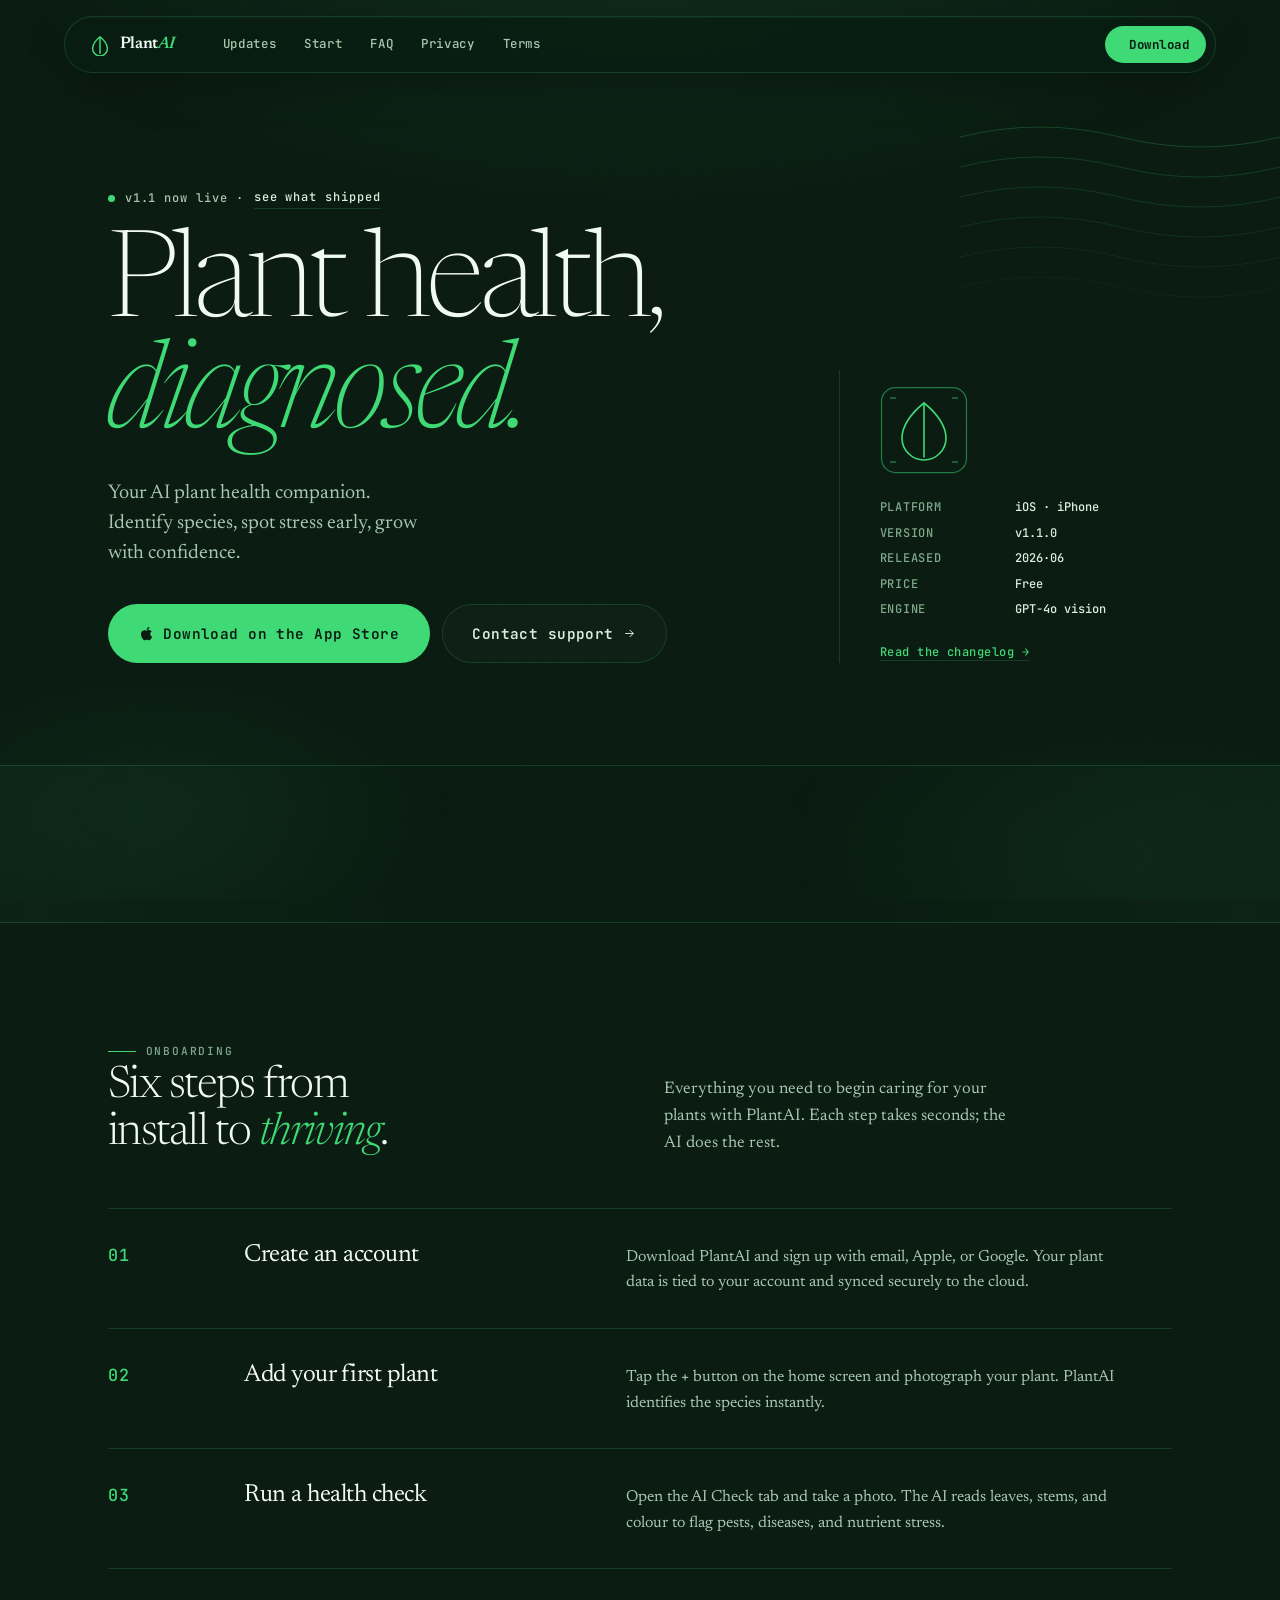
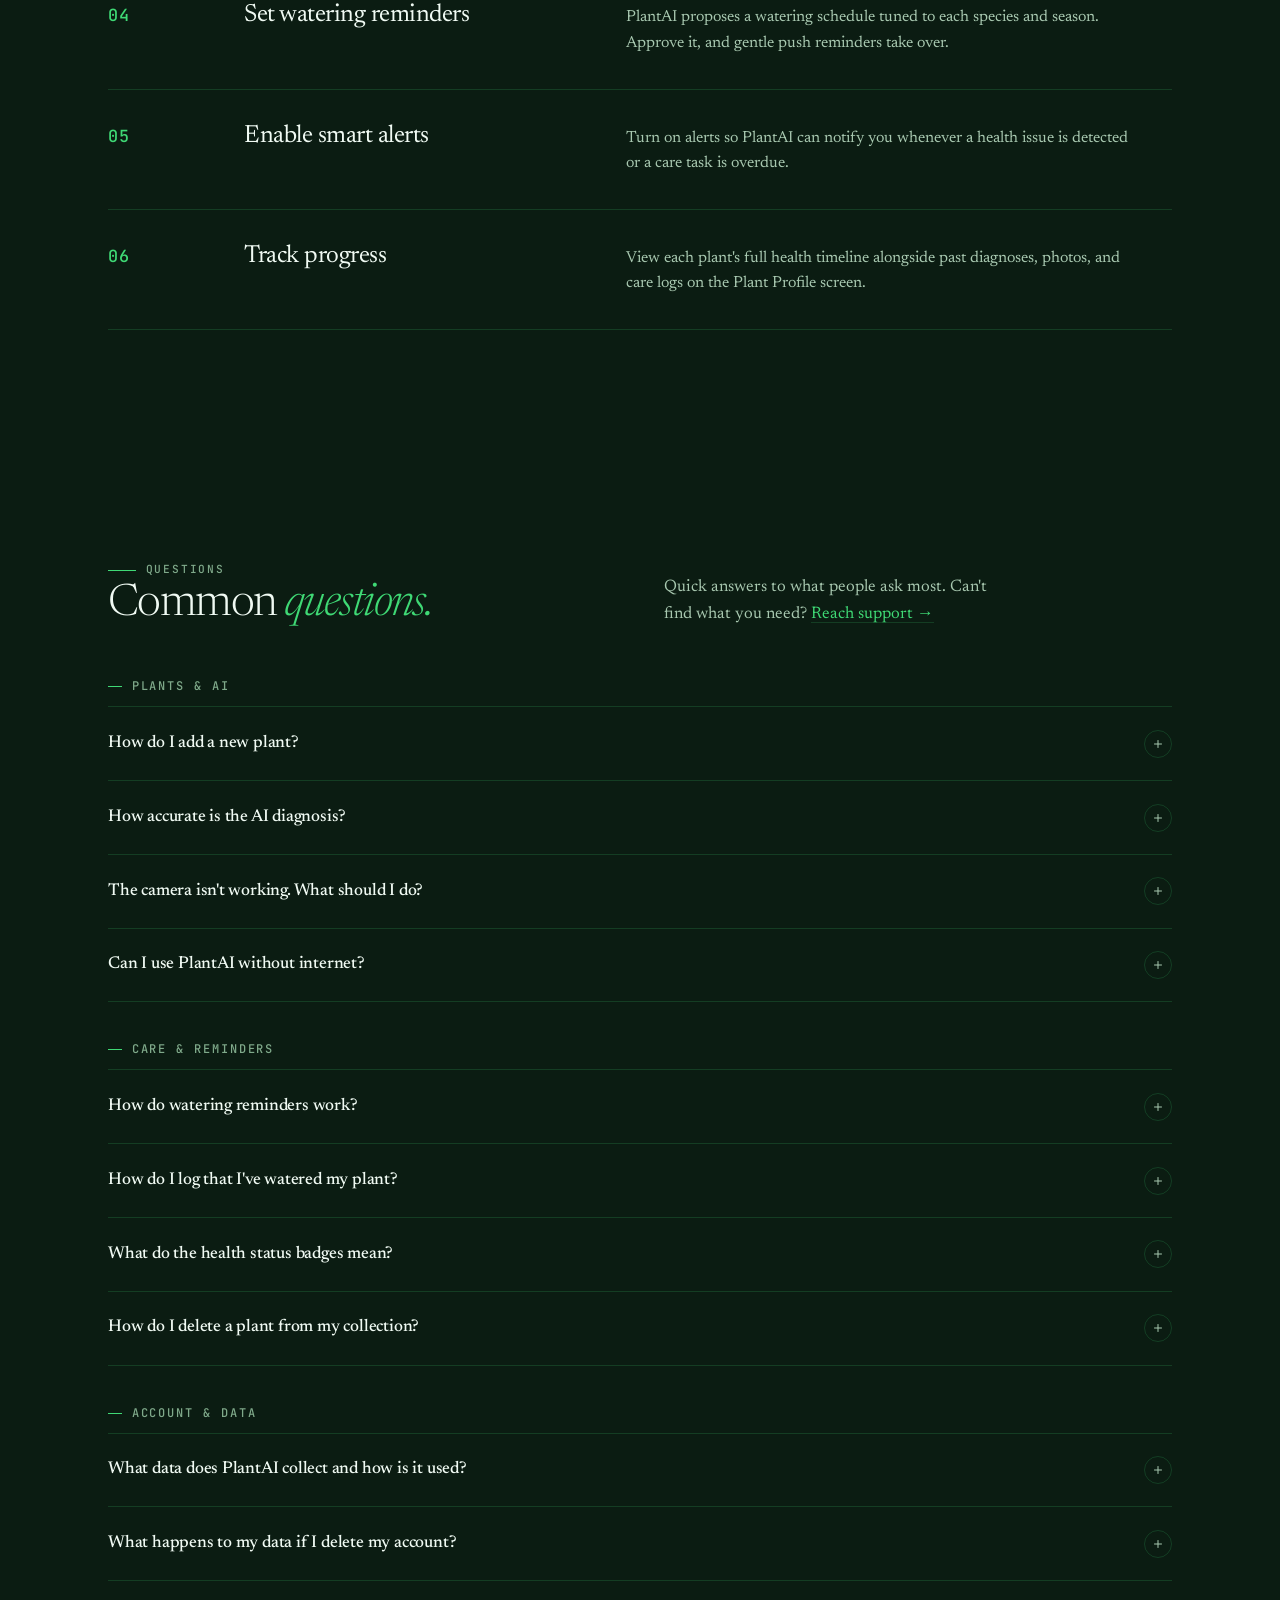
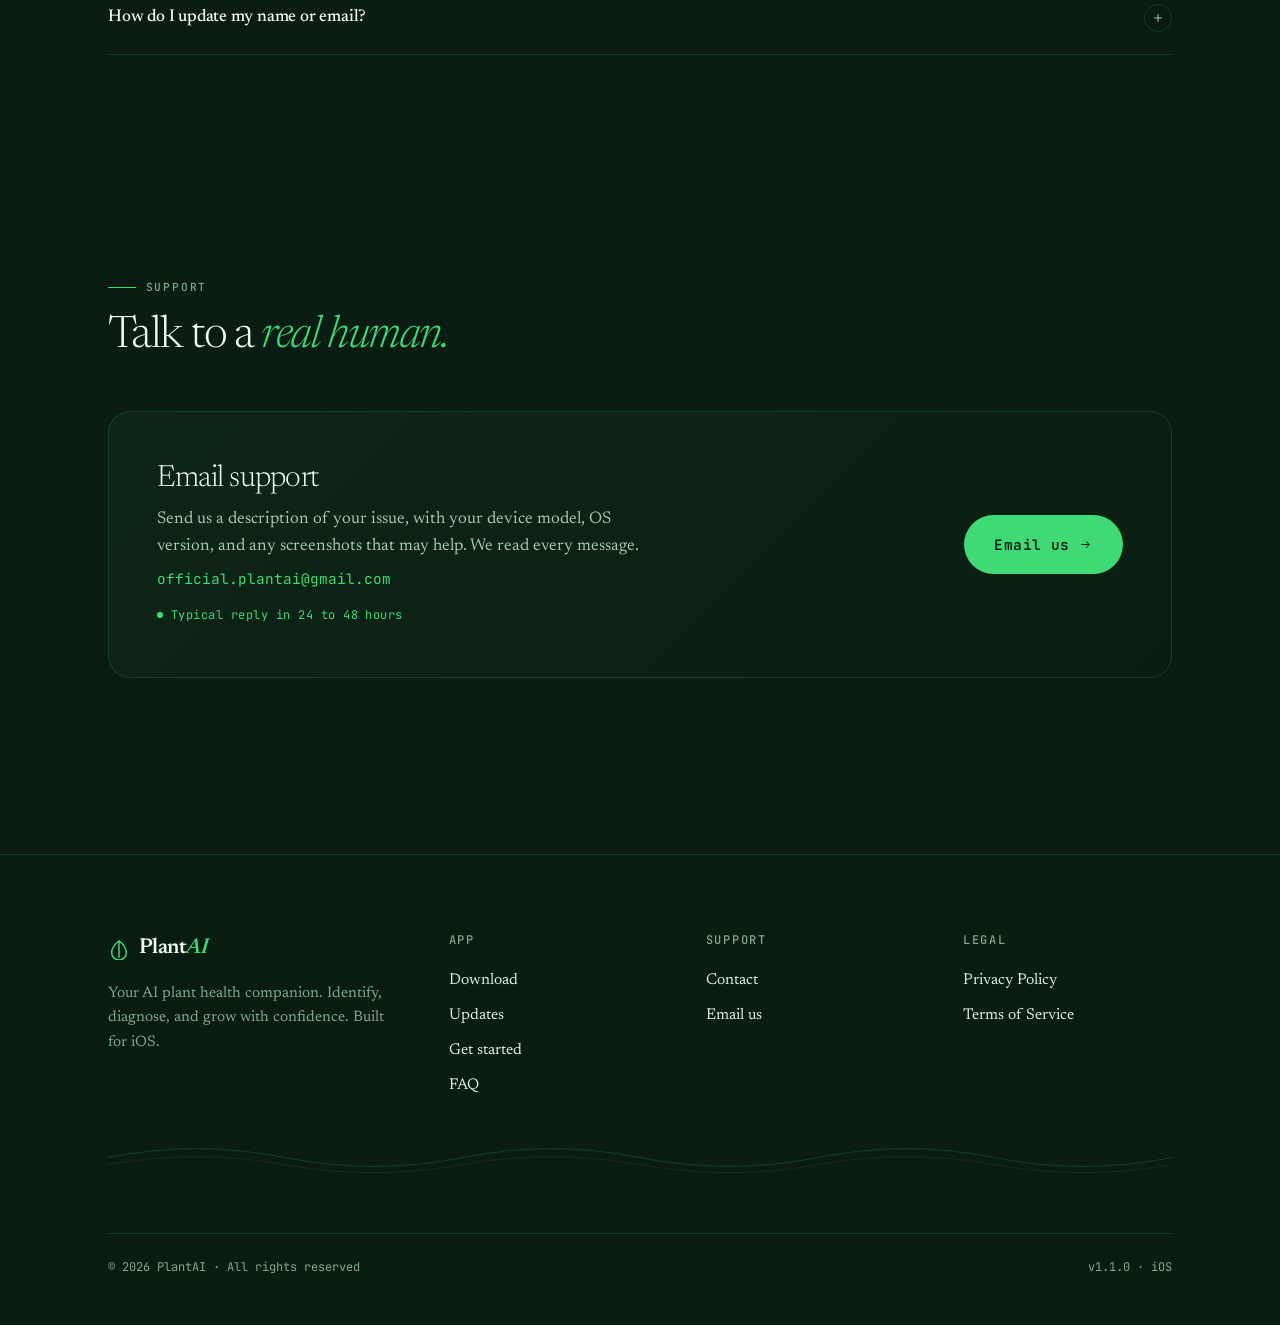
==== v2/index.html @ f6e565e1 "Add redesigned site preview at /v2/ A full rebuild of the PlantAI marketing/support site, deployed t" ====
<!doctype html>
<html lang="en">
<head>
  <meta charset="utf-8" />
  <meta name="viewport" content="width=device-width, initial-scale=1, viewport-fit=cover" />
  <meta name="theme-color" content="#0B1C12" />
  <title>PlantAI · AI plant health, diagnosed.</title>
  <meta name="description" content="Identify your plants, diagnose their health, and care for them with confidence. PlantAI is an AI-powered plant health companion for iOS." />

  <meta property="og:title" content="PlantAI · AI plant health, diagnosed." />
  <meta property="og:description" content="Identify, diagnose, and care for your plants with AI. Available on the App Store." />
  <meta property="og:type" content="website" />
  <meta property="og:url" content="https://officialplantai-app.github.io/" />

  <link rel="icon" href="data:image/svg+xml,%3Csvg xmlns='http://www.w3.org/2000/svg' viewBox='0 0 24 24'%3E%3Cpath d='M12 3c-5 4-8 9-8 13a8 8 0 0 0 16 0c0-4-3-9-8-13z M12 3v18' stroke='%233FD975' stroke-width='1.6' fill='none' stroke-linecap='round' stroke-linejoin='round'/%3E%3C/svg%3E" />

  <link rel="preconnect" href="https://fonts.googleapis.com" />
  <link rel="preconnect" href="https://fonts.gstatic.com" crossorigin />
  <link href="https://fonts.googleapis.com/css2?family=Newsreader:ital,opsz,wght@0,6..72,200..800;1,6..72,200..800&family=JetBrains+Mono:wght@400;500;600;700&display=swap" rel="stylesheet" />
  <link rel="stylesheet" href="assets/styles.css" />
</head>
<body>

  <a class="skip" href="#main">Skip to content</a>

  <!-- Email-confirmation success banner (Supabase redirect) -->
  <div id="confirm-banner" role="status" aria-live="polite">
    <span class="b-inner">
      <svg class="check" viewBox="0 0 24 24" fill="none" aria-hidden="true">
        <path d="M5 12.5l4.5 4.5L19 7" stroke="currentColor" stroke-width="2.4" stroke-linecap="round" stroke-linejoin="round"/>
      </svg>
      Email confirmed. Welcome to PlantAI. You can return to the app and sign in.
    </span>
  </div>

  <!-- Floating pill nav -->
  <div class="nav-wrap">
    <nav class="nav" aria-label="Primary">
      <a class="nav-brand" href="./" aria-label="PlantAI home">
        <svg class="mark" viewBox="0 0 24 24" fill="none" aria-hidden="true">
          <path d="M12 3c-5 4-8 9-8 13a8 8 0 0 0 16 0c0-4-3-9-8-13z M12 3v18" stroke="currentColor" stroke-width="1.6" stroke-linecap="round" stroke-linejoin="round"/>
        </svg>
        <span>Plant<em>AI</em></span>
      </a>
      <ul class="nav-links">
        <li><a href="updates/" >Updates</a></li>
        <li><a href="#getting-started">Start</a></li>
        <li><a href="#faq">FAQ</a></li>
        <li><a href="privacy.html">Privacy</a></li>
        <li><a href="terms.html">Terms</a></li>
      </ul>
      <a class="nav-cta" href="https://apps.apple.com/app/id6771919979" target="_blank" rel="noopener">
        <svg viewBox="0 0 384 512" fill="currentColor" aria-hidden="true"><path d="M318.7 268.7c-.2-36.7 16.4-64.4 50-84.8-18.8-26.9-47.2-41.7-84.7-44.6-35.5-2.8-74.3 20.7-88.5 20.7-15 0-49.4-19.7-76.4-19.7C63.3 141.2 4 184.8 4 273.5q0 39.3 14.4 81.2c12.8 36.7 59 126.7 107.2 125.2 25.2-.6 43-17.9 75.8-17.9 31.8 0 48.3 17.9 76.4 17.9 48.6-.7 90.4-82.5 102.6-119.3-65.2-30.7-61.7-90-61.7-91.9zm-56.6-164.2c27.3-32.4 24.8-61.9 24-72.5-24.1 1.4-52 16.4-67.9 34.9-17.5 19.8-27.8 44.3-25.6 71.9 26.1 2 49.9-11.4 69.5-34.3z"/></svg>
        Download
      </a>
      <button class="nav-toggle" type="button" aria-controls="nav-overlay" aria-expanded="false" aria-label="Open menu">
        <svg class="icon-open" viewBox="0 0 24 24" fill="none" aria-hidden="true"><path d="M4 7h16M4 17h16" stroke="currentColor" stroke-width="1.8" stroke-linecap="round"/></svg>
        <svg class="icon-close" viewBox="0 0 24 24" fill="none" aria-hidden="true"><path d="M6 6l12 12M18 6L6 18" stroke="currentColor" stroke-width="1.8" stroke-linecap="round"/></svg>
      </button>
    </nav>
  </div>

  <!-- Mobile overlay menu -->
  <div id="nav-overlay" class="nav-overlay" role="dialog" aria-modal="true" aria-label="Menu">
    <ul>
      <li><a href="updates/">Updates</a></li>
      <li><a href="#getting-started">Get started</a></li>
      <li><a href="#faq">FAQ</a></li>
      <li><a href="#contact">Contact</a></li>
      <li><a href="privacy.html">Privacy</a></li>
      <li><a href="terms.html">Terms</a></li>
    </ul>
    <span class="meta">official.plantai@gmail.com</span>
  </div>

  <main id="main">

    <!-- ─── HERO ────────────────────────────────────────────── -->
    <section class="hero">
      <div class="container">

        <!-- Topographic SVG corner decoration -->
        <svg class="topo-corner" viewBox="0 0 320 320" aria-hidden="true">
          <g fill="none" stroke="currentColor" stroke-width="1">
            <path d="M0 80 Q 80 60 160 80 T 320 80"/>
            <path d="M0 110 Q 80 90 160 110 T 320 110" opacity="0.85"/>
            <path d="M0 140 Q 80 120 160 140 T 320 140" opacity="0.7"/>
            <path d="M0 170 Q 80 150 160 170 T 320 170" opacity="0.55"/>
            <path d="M0 200 Q 80 180 160 200 T 320 200" opacity="0.4"/>
            <path d="M0 230 Q 80 210 160 230 T 320 230" opacity="0.25"/>
          </g>
        </svg>

        <div class="hero-grid">

          <div class="hero-stage">
            <p class="hero-eyebrow">
              <span class="dot" aria-hidden="true"></span>
              v1.1 now live ·
              <a href="updates/v1-1.html">see what shipped</a>
            </p>

            <h1 class="mega">
              Plant health,<br/>
              <em>diagnosed.</em>
            </h1>

            <p class="hero-tagline">
              Your AI plant health companion. Identify species, spot stress early, grow with confidence.
            </p>

            <div class="hero-actions">
              <a class="btn btn-primary btn-lg" href="https://apps.apple.com/app/id6771919979" target="_blank" rel="noopener">
                <svg viewBox="0 0 384 512" fill="currentColor" aria-hidden="true" style="width:1.05em;height:1.05em"><path d="M318.7 268.7c-.2-36.7 16.4-64.4 50-84.8-18.8-26.9-47.2-41.7-84.7-44.6-35.5-2.8-74.3 20.7-88.5 20.7-15 0-49.4-19.7-76.4-19.7C63.3 141.2 4 184.8 4 273.5q0 39.3 14.4 81.2c12.8 36.7 59 126.7 107.2 125.2 25.2-.6 43-17.9 75.8-17.9 31.8 0 48.3 17.9 76.4 17.9 48.6-.7 90.4-82.5 102.6-119.3-65.2-30.7-61.7-90-61.7-91.9zm-56.6-164.2c27.3-32.4 24.8-61.9 24-72.5-24.1 1.4-52 16.4-67.9 34.9-17.5 19.8-27.8 44.3-25.6 71.9 26.1 2 49.9-11.4 69.5-34.3z"/></svg>
                Download on the App Store
              </a>
              <a class="btn btn-ghost btn-lg" href="#contact">
                Contact support
                <svg viewBox="0 0 24 24" fill="none" aria-hidden="true" style="width:0.9em;height:0.9em"><path d="M5 12h14M13 6l6 6-6 6" stroke="currentColor" stroke-width="1.8" stroke-linecap="round" stroke-linejoin="round"/></svg>
              </a>
            </div>
          </div>

          <aside class="hero-meta hero-meta-stage" aria-label="Release metadata">
            <div class="hero-mark" aria-hidden="true">
              <svg viewBox="0 0 88 88" fill="none">
                <rect x="1.5" y="1.5" width="85" height="85" rx="14" stroke="currentColor" stroke-width="1.25" opacity="0.5"/>
                <path d="M44 17c-14 11-22 24-22 35a22 22 0 0 0 44 0c0-11-8-24-22-35z" stroke="currentColor" stroke-width="1.6" stroke-linejoin="round" fill="none"/>
                <path d="M44 17v54" stroke="currentColor" stroke-width="1.6" stroke-linecap="round"/>
                <path d="M10 76h6M72 76h6M10 12h6M72 12h6" stroke="currentColor" stroke-width="1" opacity="0.7"/>
              </svg>
            </div>

            <dl>
              <dt>Platform</dt><dd>iOS · iPhone</dd>
              <dt>Version</dt><dd>v1.1.0</dd>
              <dt>Released</dt><dd>2026·06</dd>
              <dt>Price</dt><dd>Free</dd>
              <dt>Engine</dt><dd>GPT-4o vision</dd>
            </dl>

            <p class="meta">
              <a class="meta-link" href="updates/">Read the changelog →</a>
            </p>
          </aside>

        </div>
      </div>
    </section>

    <!-- ─── WHAT'S NEW STRIP ───────────────────────────────── -->
    <aside class="now-strip" aria-label="Latest update">
      <div class="container">
        <div class="now-inner reveal">
          <div class="now-tag">
            <span class="label">Now shipping</span>
            <span class="ver">v1.1</span>
          </div>
          <p class="now-headline">
            Sign in with Google and Apple, a redesigned floating tab bar, a CalAI-style onboarding flow, and a smarter <em>AI Check</em>.
          </p>
          <a class="now-link" href="updates/v1-1.html">
            Read the release notes
            <svg viewBox="0 0 24 24" fill="none" aria-hidden="true"><path d="M5 12h14M13 6l6 6-6 6" stroke="currentColor" stroke-width="1.8" stroke-linecap="round" stroke-linejoin="round"/></svg>
          </a>
        </div>
      </div>
    </aside>

    <!-- ─── GETTING STARTED ─────────────────────────────────── -->
    <section id="getting-started">
      <div class="container">
        <div class="s-head s-head--split reveal">
          <div>
            <span class="kicker">Onboarding</span>
            <h2>Six steps from install to <em>thriving</em>.</h2>
          </div>
          <p class="lead">Everything you need to begin caring for your plants with PlantAI. Each step takes seconds; the AI does the rest.</p>
        </div>

        <ol class="steps reveal">
          <li class="step">
            <span class="step-num">01</span>
            <h3>Create an account</h3>
            <p>Download PlantAI and sign up with email, Apple, or Google. Your plant data is tied to your account and synced securely to the cloud.</p>
          </li>
          <li class="step">
            <span class="step-num">02</span>
            <h3>Add your first plant</h3>
            <p>Tap the <strong>+</strong> button on the home screen and photograph your plant. PlantAI identifies the species instantly.</p>
          </li>
          <li class="step">
            <span class="step-num">03</span>
            <h3>Run a health check</h3>
            <p>Open the AI Check tab and take a photo. The AI reads leaves, stems, and colour to flag pests, diseases, and nutrient stress.</p>
          </li>
          <li class="step">
            <span class="step-num">04</span>
            <h3>Set watering reminders</h3>
            <p>PlantAI proposes a watering schedule tuned to each species and season. Approve it, and gentle push reminders take over.</p>
          </li>
          <li class="step">
            <span class="step-num">05</span>
            <h3>Enable smart alerts</h3>
            <p>Turn on alerts so PlantAI can notify you whenever a health issue is detected or a care task is overdue.</p>
          </li>
          <li class="step">
            <span class="step-num">06</span>
            <h3>Track progress</h3>
            <p>View each plant's full health timeline alongside past diagnoses, photos, and care logs on the Plant Profile screen.</p>
          </li>
        </ol>
      </div>
    </section>

    <!-- ─── FAQ ─────────────────────────────────────────────── -->
    <section id="faq">
      <div class="container">
        <div class="s-head s-head--split reveal">
          <div>
            <span class="kicker">Questions</span>
            <h2>Common <em>questions.</em></h2>
          </div>
          <p class="lead">Quick answers to what people ask most. Can't find what you need? <a class="meta-link" href="#contact">Reach support →</a></p>
        </div>

        <div class="faq-group reveal">
          <h3 class="faq-group-label">Plants &amp; AI</h3>
          <div class="faq-list">

            <details class="faq-item">
              <summary>How do I add a new plant?
                <span class="chev" aria-hidden="true"><svg viewBox="0 0 24 24" fill="none"><path d="M12 5v14M5 12h14" stroke="currentColor" stroke-width="2" stroke-linecap="round"/></svg></span>
              </summary>
              <div class="faq-body">
                <p>Tap the <strong>+</strong> icon in the top-right corner of the Home screen, then photograph your plant and PlantAI will identify it automatically.</p>
                <p>Once identified, give your plant a nickname, confirm the species, and it will appear in your collection. You can add unlimited plants on any PlantAI plan.</p>
              </div>
            </details>

            <details class="faq-item">
              <summary>How accurate is the AI diagnosis?
                <span class="chev" aria-hidden="true"><svg viewBox="0 0 24 24" fill="none"><path d="M12 5v14M5 12h14" stroke="currentColor" stroke-width="2" stroke-linecap="round"/></svg></span>
              </summary>
              <div class="faq-body">
                <p>PlantAI uses GPT-4o to analyse your plant photos. Accuracy is highest when images are taken in good lighting conditions.</p>
                <p>For best results, ensure your photos are:</p>
                <ul>
                  <li>Well-lit with natural or soft artificial light</li>
                  <li>In focus and taken at close range (20 to 40&nbsp;cm)</li>
                  <li>Showing the affected area, like a yellowing leaf or spotted stem</li>
                </ul>
                <p>For rare species or unusual symptoms, we recommend confirming AI suggestions with a local horticulturalist.</p>
              </div>
            </details>

            <details class="faq-item">
              <summary>The camera isn't working. What should I do?
                <span class="chev" aria-hidden="true"><svg viewBox="0 0 24 24" fill="none"><path d="M12 5v14M5 12h14" stroke="currentColor" stroke-width="2" stroke-linecap="round"/></svg></span>
              </summary>
              <div class="faq-body">
                <p>If the camera is unresponsive or the app cannot access it, try these steps in order:</p>
                <p class="substep"><strong>Check permissions.</strong> Open your phone's Settings, find PlantAI, and ensure Camera access is set to <em>Allow</em>.</p>
                <p class="substep"><strong>Restart the app.</strong> Fully close PlantAI and reopen it.</p>
                <p class="substep"><strong>Restart your device.</strong> A reboot often resolves camera conflicts with other apps.</p>
                <p class="substep"><strong>Check for updates.</strong> Open the App Store and update to the latest version of PlantAI.</p>
                <p class="substep"><strong>Re-install the app.</strong> Your data is backed up to the cloud, so uninstalling and reinstalling will not cause data loss.</p>
                <p>If the problem persists, <a href="#contact">contact support</a> with your device model and OS version.</p>
              </div>
            </details>

            <details class="faq-item">
              <summary>Can I use PlantAI without internet?
                <span class="chev" aria-hidden="true"><svg viewBox="0 0 24 24" fill="none"><path d="M12 5v14M5 12h14" stroke="currentColor" stroke-width="2" stroke-linecap="round"/></svg></span>
              </summary>
              <div class="faq-body">
                <p>The camera and photo capture features work offline. You can photograph your plants at any time without a connection. AI analysis (species identification and health checks) requires an active internet connection, and results will not be available until connectivity is restored.</p>
              </div>
            </details>

          </div>
        </div>

        <div class="faq-group reveal">
          <h3 class="faq-group-label">Care &amp; reminders</h3>
          <div class="faq-list">

            <details class="faq-item">
              <summary>How do watering reminders work?
                <span class="chev" aria-hidden="true"><svg viewBox="0 0 24 24" fill="none"><path d="M12 5v14M5 12h14" stroke="currentColor" stroke-width="2" stroke-linecap="round"/></svg></span>
              </summary>
              <div class="faq-body">
                <p>When you add a plant, PlantAI automatically calculates a recommended watering interval based on the species and the current season.</p>
                <p>You can customise the schedule any time by opening the plant's <strong>Plant Profile</strong> screen and adjusting frequency or time of day.</p>
                <p>Reminders are delivered as push notifications. If you aren't receiving them, check that notifications are enabled for PlantAI in your device settings and that Do Not Disturb is not active. You can also manage all reminders from the <strong>Alerts</strong> tab inside the app.</p>
              </div>
            </details>

            <details class="faq-item">
              <summary>How do I log that I've watered my plant?
                <span class="chev" aria-hidden="true"><svg viewBox="0 0 24 24" fill="none"><path d="M12 5v14M5 12h14" stroke="currentColor" stroke-width="2" stroke-linecap="round"/></svg></span>
              </summary>
              <div class="faq-body">
                <p>Go to the <strong>Dashboard</strong> and find your plant in the <strong>Care Due Today</strong> section, then tap <strong>Log Watering</strong>.</p>
                <p>You can also log a watering from the <strong>Alerts</strong> tab: find the relevant care alert and tap <strong>Log Watering</strong> to mark it complete.</p>
              </div>
            </details>

            <details class="faq-item">
              <summary>What do the health status badges mean?
                <span class="chev" aria-hidden="true"><svg viewBox="0 0 24 24" fill="none"><path d="M12 5v14M5 12h14" stroke="currentColor" stroke-width="2" stroke-linecap="round"/></svg></span>
              </summary>
              <div class="faq-body">
                <p>Each plant in your collection displays a health status badge so you can see its condition at a glance:</p>
                <ul>
                  <li><strong>Thriving</strong>: the plant is healthy and all care tasks are up to date.</li>
                  <li><strong>Needs Water</strong>: a watering task is due or overdue.</li>
                  <li><strong>Stress Detected</strong>: the AI has flagged a potential health issue that needs your attention.</li>
                </ul>
              </div>
            </details>

            <details class="faq-item">
              <summary>How do I delete a plant from my collection?
                <span class="chev" aria-hidden="true"><svg viewBox="0 0 24 24" fill="none"><path d="M12 5v14M5 12h14" stroke="currentColor" stroke-width="2" stroke-linecap="round"/></svg></span>
              </summary>
              <div class="faq-body">
                <p>Swipe left on the plant card on the Home screen and tap <em>Delete</em>, or open the plant's profile, scroll to the bottom, and tap <em>Remove Plant</em>.</p>
                <p>Deletion is permanent and removes all associated health check history, photos, and care logs.</p>
              </div>
            </details>

          </div>
        </div>

        <div class="faq-group reveal">
          <h3 class="faq-group-label">Account &amp; data</h3>
          <div class="faq-list">

            <details class="faq-item">
              <summary>What data does PlantAI collect and how is it used?
                <span class="chev" aria-hidden="true"><svg viewBox="0 0 24 24" fill="none"><path d="M12 5v14M5 12h14" stroke="currentColor" stroke-width="2" stroke-linecap="round"/></svg></span>
              </summary>
              <div class="faq-body">
                <p>PlantAI collects only what is necessary to deliver the service:</p>
                <ul>
                  <li><strong>Account data</strong>: email address and display name used to identify your account.</li>
                  <li><strong>Plant photos</strong>: images you upload for identification and health analysis. These are processed by our AI and stored securely.</li>
                  <li><strong>Usage analytics</strong>: anonymised, aggregated data used to improve the app. No personally identifiable information is included.</li>
                </ul>
                <p>We do <strong>not</strong> sell your data to advertisers. You can request full deletion of your account and data at any time by contacting <a href="mailto:official.plantai@gmail.com">official.plantai@gmail.com</a>. See the <a href="privacy.html">Privacy Policy</a> for full details.</p>
              </div>
            </details>

            <details class="faq-item">
              <summary>What happens to my data if I delete my account?
                <span class="chev" aria-hidden="true"><svg viewBox="0 0 24 24" fill="none"><path d="M12 5v14M5 12h14" stroke="currentColor" stroke-width="2" stroke-linecap="round"/></svg></span>
              </summary>
              <div class="faq-body">
                <p>If you delete your account, all of your personal data, including your plant collection, health check history, photos, and care logs, is permanently deleted from our servers within 30 days. This action cannot be undone.</p>
                <p>To request account deletion, contact us at <a href="mailto:official.plantai@gmail.com">official.plantai@gmail.com</a>.</p>
              </div>
            </details>

            <details class="faq-item">
              <summary>How do I update my name or email?
                <span class="chev" aria-hidden="true"><svg viewBox="0 0 24 24" fill="none"><path d="M12 5v14M5 12h14" stroke="currentColor" stroke-width="2" stroke-linecap="round"/></svg></span>
              </summary>
              <div class="faq-body">
                <p>You can update your display name any time by going to the <strong>Settings</strong> screen and tapping your name.</p>
                <p>Email address changes require additional verification to protect your account. Please contact us at <a href="mailto:official.plantai@gmail.com">official.plantai@gmail.com</a> and our support team will assist you.</p>
              </div>
            </details>

          </div>
        </div>

      </div>
    </section>

    <!-- ─── CONTACT ─────────────────────────────────────────── -->
    <section id="contact">
      <div class="container">
        <div class="s-head reveal">
          <span class="kicker">Support</span>
          <h2>Talk to a <em>real human.</em></h2>
        </div>

        <div class="contact-card reveal">
          <div>
            <h3>Email support</h3>
            <p>Send us a description of your issue, with your device model, OS version, and any screenshots that may help. We read every message.</p>
            <a class="email-display" href="mailto:official.plantai@gmail.com">official.plantai@gmail.com</a>
            <span class="contact-meta">Typical reply in 24 to 48 hours</span>
          </div>
          <a class="btn btn-primary btn-lg" href="mailto:official.plantai@gmail.com">
            Email us
            <svg viewBox="0 0 24 24" fill="none" aria-hidden="true" style="width:0.9em;height:0.9em"><path d="M5 12h14M13 6l6 6-6 6" stroke="currentColor" stroke-width="1.8" stroke-linecap="round" stroke-linejoin="round"/></svg>
          </a>
        </div>
      </div>
    </section>

  </main>

  <!-- ─── FOOTER ────────────────────────────────────────────── -->
  <footer>
    <div class="container">
      <div class="footer-inner">

        <div class="footer-brand">
          <a class="nav-brand" href="./" aria-label="PlantAI home">
            <svg class="mark" viewBox="0 0 24 24" fill="none" aria-hidden="true">
              <path d="M12 3c-5 4-8 9-8 13a8 8 0 0 0 16 0c0-4-3-9-8-13z M12 3v18" stroke="currentColor" stroke-width="1.6" stroke-linecap="round" stroke-linejoin="round"/>
            </svg>
            <span>Plant<em>AI</em></span>
          </a>
          <p>Your AI plant health companion. Identify, diagnose, and grow with confidence. Built for iOS.</p>
        </div>

        <div class="footer-col">
          <h5>App</h5>
          <ul>
            <li><a href="https://apps.apple.com/app/id6771919979" target="_blank" rel="noopener">Download</a></li>
            <li><a href="updates/">Updates</a></li>
            <li><a href="#getting-started">Get started</a></li>
            <li><a href="#faq">FAQ</a></li>
          </ul>
        </div>

        <div class="footer-col">
          <h5>Support</h5>
          <ul>
            <li><a href="#contact">Contact</a></li>
            <li><a href="mailto:official.plantai@gmail.com">Email us</a></li>
          </ul>
        </div>

        <div class="footer-col">
          <h5>Legal</h5>
          <ul>
            <li><a href="privacy.html">Privacy Policy</a></li>
            <li><a href="terms.html">Terms of Service</a></li>
          </ul>
        </div>

      </div>

      <!-- Botanical line-art deco -->
      <svg class="footer-deco" viewBox="0 0 1200 60" fill="none" aria-hidden="true" preserveAspectRatio="none">
        <path d="M0 30 Q 100 10 200 30 T 400 30 T 600 30 T 800 30 T 1000 30 T 1200 30" stroke="currentColor" stroke-width="1" opacity="0.55"/>
        <path d="M0 38 Q 100 20 200 38 T 400 38 T 600 38 T 800 38 T 1000 38 T 1200 38" stroke="currentColor" stroke-width="1" opacity="0.3"/>
      </svg>

      <div class="footer-bottom">
        <span>© 2026 PlantAI · All rights reserved</span>
        <span>v1.1.0 · iOS</span>
      </div>
    </div>
  </footer>

  <script src="assets/site.js" defer></script>
</body>
</html>
---- v2/assets/styles.css ----
/* ============================================================
   PlantAI — design system
   Scientific botanical archive × modern AI lab
   ============================================================ */

/* ── RESET ─────────────────────────────────────────────────── */
*, *::before, *::after { box-sizing: border-box; margin: 0; padding: 0; }
html {
  -webkit-text-size-adjust: 100%;
  color-scheme: dark;
}
img, svg, video { display: block; max-width: 100%; }
input, button, textarea, select { font: inherit; color: inherit; }
button { background: none; border: 0; cursor: pointer; }
a { color: inherit; text-decoration: none; }
::selection { background: var(--leaf); color: var(--bg); }

/* Intentional tap-highlight and touch optimisation */
* { -webkit-tap-highlight-color: rgba(63, 217, 117, 0.18); }
a, button, summary, [role="button"], details > summary { touch-action: manipulation; }

/* Skip link — keyboard-only access to main content */
.skip {
  position: absolute;
  top: 0; left: 0;
  background: var(--leaf);
  color: var(--bg);
  font-family: var(--font-mono);
  font-size: 0.8rem;
  font-weight: 700;
  letter-spacing: 0.04em;
  padding: 0.7rem 1.1rem;
  border-radius: 0 0 var(--r-sm) 0;
  transform: translateY(-110%);
  transition: transform var(--dur) var(--ease-out);
  z-index: 999;
}
.skip:focus { transform: translateY(0); }

/* ── TOKENS ────────────────────────────────────────────────── */
:root {
  /* Surface ramp — drenched dark forest */
  --void:    #050B07;
  --bg:      #0B1C12;
  --bg-1:    #102619;
  --bg-2:    #15301F;
  --bg-3:    #1B3D28;

  /* Ink ramp — verified contrast on --bg */
  --ink-100: #F0FAF3;   /* highest contrast, large display */
  --ink-200: #DCEEDF;   /* body — 13:1 */
  --ink-300: #A8C8B0;   /* muted body — 7:1, still AA */
  --ink-400: #7FA98A;   /* secondary, kickers */
  --ink-500: #4D7659;   /* hairline labels only */

  /* Accent — brand green */
  --leaf:        #3FD975;
  --leaf-bright: #67F39A;
  --leaf-dim:    #2BA855;
  --leaf-glow:   rgba(63, 217, 117, 0.20);
  --leaf-dim-bg: rgba(63, 217, 117, 0.10);
  --leaf-line:   rgba(63, 217, 117, 0.18);

  /* Semantic */
  --amber:    #F5B84A;
  --amber-bg: rgba(245, 184, 74, 0.10);

  /* Type — Newsreader (display + body) + JetBrains Mono (utility) */
  --font-display: 'Newsreader', 'Iowan Old Style', Georgia, serif;
  --font-mono:    'JetBrains Mono', ui-monospace, 'SF Mono', Menlo, monospace;

  /* Type scale (clamp for fluid) */
  --fs-mega:    clamp(3.4rem, 11vw, 7.5rem);
  --fs-h1:      clamp(2.4rem, 6.5vw, 4.5rem);
  --fs-h2:      clamp(1.9rem, 4vw, 2.8rem);
  --fs-h3:      clamp(1.25rem, 2vw, 1.5rem);
  --fs-h4:      1.05rem;
  --fs-body:    1.0625rem;     /* 17px */
  --fs-small:   0.9375rem;     /* 15px */
  --fs-meta:    0.75rem;       /* 12px mono labels */
  --fs-kicker:  0.7rem;

  /* Layout */
  --container:  72rem;
  --container-narrow: 44rem;
  --gutter:     clamp(1.25rem, 4vw, 2.75rem);

  /* Radii */
  --r-sm: 8px;
  --r:    14px;
  --r-lg: 22px;

  /* Motion */
  --ease-out: cubic-bezier(0.22, 1, 0.36, 1);
  --ease:     cubic-bezier(0.4, 0, 0.2, 1);
  --dur:      280ms;
  --dur-slow: 600ms;

  /* z-index scale */
  --z-base:    1;
  --z-nav:     50;
  --z-overlay: 80;
  --z-menu:    90;
  --z-banner:  100;
}

/* ── BASE ──────────────────────────────────────────────────── */
html { scroll-behavior: smooth; }
body {
  background-color: var(--bg);
  color: var(--ink-200);
  font-family: var(--font-display);
  font-size: var(--fs-body);
  font-weight: 400;
  line-height: 1.6;
  font-optical-sizing: auto;
  -webkit-font-smoothing: antialiased;
  -moz-osx-font-smoothing: grayscale;
  min-height: 100vh;
  position: relative;
  overflow-x: hidden;
}

/* Atmospheric background — radial gradients */
body::before {
  content: '';
  position: fixed;
  inset: 0;
  background:
    radial-gradient(ellipse 90% 60% at 50% -10%, rgba(63, 217, 117, 0.10), transparent 60%),
    radial-gradient(ellipse 40% 30% at 12% 90%, rgba(63, 217, 117, 0.05), transparent 60%),
    radial-gradient(ellipse 50% 30% at 88% 95%, rgba(63, 217, 117, 0.04), transparent 60%);
  pointer-events: none;
  z-index: 0;
}
/* Noise grain texture */
body::after {
  content: '';
  position: fixed;
  inset: 0;
  background-image: url("data:image/svg+xml;utf8,<svg xmlns='http://www.w3.org/2000/svg' width='240' height='240'><filter id='n'><feTurbulence type='fractalNoise' baseFrequency='0.9' numOctaves='2' stitchTiles='stitch'/><feColorMatrix values='0 0 0 0 0  0 0 0 0 0  0 0 0 0 0  0 0 0 0.55 0'/></filter><rect width='240' height='240' filter='url(%23n)'/></svg>");
  opacity: 0.10;
  mix-blend-mode: overlay;
  pointer-events: none;
  z-index: 0;
}

main, footer, nav { position: relative; z-index: var(--z-base); }

/* ── TYPOGRAPHY ────────────────────────────────────────────── */
h1, h2, h3, h4 {
  font-family: var(--font-display);
  color: var(--ink-100);
  text-wrap: balance;
}
.mono, .meta, .kicker { font-family: var(--font-mono); }

.mega {
  font-size: var(--fs-mega);
  font-weight: 200;
  line-height: 0.92;
  letter-spacing: -0.045em;
}
.mega em {
  font-style: italic;
  font-weight: 200;
  color: var(--leaf);
}

h1.headline {
  font-size: var(--fs-h1);
  font-weight: 200;
  line-height: 0.98;
  letter-spacing: -0.04em;
}
h1.headline em {
  font-style: italic;
  font-weight: 200;
  color: var(--leaf);
}

h2 {
  font-size: var(--fs-h2);
  font-weight: 300;
  line-height: 1.05;
  letter-spacing: -0.035em;
}
h2 em {
  font-style: italic;
  color: var(--leaf);
  font-weight: 300;
}
h3 {
  font-size: var(--fs-h3);
  font-weight: 500;
  line-height: 1.25;
  letter-spacing: -0.015em;
}
h4 {
  font-size: var(--fs-h4);
  font-weight: 600;
  letter-spacing: -0.01em;
}

p { text-wrap: pretty; }
p + p { margin-top: 1em; }

/* Mono utility labels */
.kicker {
  font-size: var(--fs-kicker);
  font-weight: 500;
  letter-spacing: 0.16em;
  text-transform: uppercase;
  color: var(--ink-400);
}
.meta {
  font-size: var(--fs-meta);
  font-weight: 500;
  letter-spacing: 0.04em;
  color: var(--ink-400);
}
.meta-link {
  color: var(--leaf);
  border-bottom: 1px solid var(--leaf-line);
  transition: border-color var(--dur) var(--ease);
}
.meta-link:hover { border-bottom-color: var(--leaf); }

/* ── LAYOUT PRIMITIVES ─────────────────────────────────────── */
.container {
  width: 100%;
  max-width: var(--container);
  margin: 0 auto;
  padding-left: var(--gutter);
  padding-right: var(--gutter);
}
.container-narrow {
  width: 100%;
  max-width: var(--container-narrow);
  margin: 0 auto;
  padding-left: var(--gutter);
  padding-right: var(--gutter);
}

section { padding: clamp(4rem, 9vw, 7rem) 0; }

/* Hairline divider with subtle gradient */
.rule {
  height: 1px;
  background: linear-gradient(90deg, transparent, var(--leaf-line) 20%, var(--leaf-line) 80%, transparent);
  margin: 0;
  border: 0;
}

/* Section heading block */
.s-head {
  display: grid;
  grid-template-columns: 1fr;
  gap: 1rem;
  margin-bottom: clamp(2rem, 4vw, 3.5rem);
}
.s-head .kicker {
  display: inline-flex;
  align-items: center;
  gap: 0.6rem;
}
.s-head .kicker::before {
  content: '';
  width: 28px; height: 1px;
  background: var(--leaf);
  display: inline-block;
}
.s-head .lead {
  color: var(--ink-300);
  max-width: 38ch;
  font-size: 1.05rem;
}

@media (min-width: 800px) {
  .s-head--split {
    grid-template-columns: 1fr 1fr;
    align-items: end;
    gap: 3rem;
  }
}

/* ── NAV ───────────────────────────────────────────────────── */
.nav-wrap {
  position: sticky;
  top: max(1rem, env(safe-area-inset-top, 1rem));
  z-index: var(--z-nav);
  padding: 0 var(--gutter);
  pointer-events: none;
}
nav.nav {
  pointer-events: auto;
  max-width: var(--container);
  margin: 0 auto;
  background: rgba(11, 28, 18, 0.72);
  backdrop-filter: blur(18px) saturate(140%);
  -webkit-backdrop-filter: blur(18px) saturate(140%);
  border: 1px solid var(--leaf-line);
  border-radius: 100px;
  padding: 0.55rem 0.55rem 0.55rem 1.5rem;
  display: flex;
  align-items: center;
  justify-content: space-between;
  gap: 1.5rem;
  box-shadow:
    0 1px 0 rgba(255, 255, 255, 0.03) inset,
    0 16px 48px -16px rgba(0, 0, 0, 0.5);
}
.nav-brand {
  display: inline-flex;
  align-items: center;
  gap: 0.55rem;
  font-family: var(--font-display);
  font-size: 1.05rem;
  font-weight: 600;
  letter-spacing: -0.025em;
  color: var(--ink-100);
}
.nav-brand .mark {
  width: 22px;
  height: 22px;
  color: var(--leaf);
}
.nav-brand em {
  color: var(--leaf);
  font-style: italic;
}
.nav-links {
  display: none;
  list-style: none;
  gap: 1.75rem;
  margin: 0 auto 0 1.5rem;
}
.nav-links a {
  font-family: var(--font-mono);
  font-size: 0.78rem;
  font-weight: 500;
  letter-spacing: 0.05em;
  color: var(--ink-300);
  position: relative;
  padding: 0.25rem 0;
  transition: color var(--dur) var(--ease);
}
.nav-links a:hover, .nav-links a[aria-current="page"] { color: var(--leaf); }
.nav-links a[aria-current="page"]::after {
  content: '';
  position: absolute;
  left: 0; right: 0; bottom: -2px;
  height: 1px;
  background: var(--leaf);
}
.nav-cta {
  display: inline-flex;
  align-items: center;
  gap: 0.5rem;
  background: var(--leaf);
  color: var(--bg);
  font-family: var(--font-mono);
  font-size: 0.78rem;
  font-weight: 700;
  letter-spacing: 0.04em;
  padding: 0.55rem 1.05rem;
  border-radius: 100px;
  transition: background var(--dur) var(--ease), transform var(--dur) var(--ease), box-shadow var(--dur) var(--ease);
  white-space: nowrap;
}
.nav-cta:hover {
  background: var(--leaf-bright);
  transform: translateY(-1px);
  box-shadow: 0 8px 24px -6px var(--leaf-glow);
}
.nav-toggle {
  display: inline-flex;
  align-items: center;
  justify-content: center;
  width: 38px; height: 38px;
  border-radius: 100px;
  color: var(--ink-200);
  margin-right: -0.25rem;
}
.nav-toggle:hover { color: var(--leaf); background: var(--leaf-dim-bg); }
.nav-toggle svg { width: 20px; height: 20px; }
.nav-toggle .icon-close { display: none; }
.nav-toggle[aria-expanded="true"] .icon-open { display: none; }
.nav-toggle[aria-expanded="true"] .icon-close { display: block; }

/* Mobile overlay menu */
.nav-overlay {
  position: fixed;
  inset: 0;
  background: rgba(5, 11, 7, 0.92);
  backdrop-filter: blur(28px);
  -webkit-backdrop-filter: blur(28px);
  z-index: var(--z-menu);
  opacity: 0;
  visibility: hidden;
  transition: opacity var(--dur) var(--ease), visibility var(--dur) var(--ease);
  display: flex;
  flex-direction: column;
  align-items: center;
  justify-content: center;
  text-align: center;
  padding: calc(4rem + env(safe-area-inset-top, 0px)) var(--gutter) calc(4rem + env(safe-area-inset-bottom, 0px));
  overscroll-behavior: contain;
}
.nav-overlay.open { opacity: 1; visibility: visible; }
.nav-overlay ul {
  list-style: none;
  display: flex;
  flex-direction: column;
  gap: 1.5rem;
}
.nav-overlay a {
  font-family: var(--font-display);
  font-weight: 300;
  font-size: clamp(1.8rem, 7vw, 2.6rem);
  letter-spacing: -0.03em;
  color: var(--ink-100);
  transition: color var(--dur) var(--ease);
}
.nav-overlay a:hover, .nav-overlay a[aria-current="page"] {
  color: var(--leaf);
  font-style: italic;
}
.nav-overlay .meta { margin-top: 2.5rem; }

@media (min-width: 880px) {
  .nav-links { display: inline-flex; }
  .nav-toggle { display: none; }
}

/* ── BUTTONS ───────────────────────────────────────────────── */
.btn {
  display: inline-flex;
  align-items: center;
  justify-content: center;
  gap: 0.6rem;
  padding: 0.85rem 1.5rem;
  border-radius: 100px;
  font-family: var(--font-mono);
  font-size: 0.85rem;
  font-weight: 600;
  letter-spacing: 0.03em;
  border: 1px solid transparent;
  transition: background var(--dur) var(--ease), color var(--dur) var(--ease),
              border-color var(--dur) var(--ease), transform var(--dur) var(--ease),
              box-shadow var(--dur) var(--ease);
  white-space: nowrap;
}
.btn:focus-visible {
  outline: 2px solid var(--leaf);
  outline-offset: 3px;
}
.btn-primary {
  background: var(--leaf);
  color: var(--bg);
}
.btn-primary:hover {
  background: var(--leaf-bright);
  transform: translateY(-1px);
  box-shadow: 0 12px 32px -8px var(--leaf-glow);
}
.btn-ghost {
  color: var(--ink-200);
  border-color: var(--leaf-line);
  background: rgba(255, 255, 255, 0.02);
}
.btn-ghost:hover {
  color: var(--leaf);
  border-color: var(--leaf);
  background: var(--leaf-dim-bg);
}
.btn-lg {
  padding: 1.05rem 1.85rem;
  font-size: 0.9rem;
}
.btn svg { width: 1em; height: 1em; flex-shrink: 0; }

/* ── HERO ──────────────────────────────────────────────────── */
.hero {
  padding-top: clamp(5rem, 10vw, 8rem);
  padding-bottom: clamp(4rem, 8vw, 6.5rem);
  position: relative;
}
.hero-grid {
  display: grid;
  grid-template-columns: 1fr;
  gap: 2.5rem;
}
@media (min-width: 960px) {
  .hero-grid {
    grid-template-columns: minmax(0, 8fr) minmax(0, 4fr);
    gap: 4rem;
    align-items: end;
  }
}
.hero-eyebrow {
  display: inline-flex;
  align-items: center;
  gap: 0.6rem;
  font-family: var(--font-mono);
  font-size: var(--fs-meta);
  font-weight: 500;
  letter-spacing: 0.08em;
  color: var(--ink-300);
  margin-bottom: 1.5rem;
}
.hero-eyebrow .dot {
  width: 7px; height: 7px;
  border-radius: 50%;
  background: var(--leaf);
  box-shadow: 0 0 0 0 var(--leaf-glow);
  animation: pulse 2.4s var(--ease) infinite;
}
@keyframes pulse {
  0%   { box-shadow: 0 0 0 0 rgba(63, 217, 117, 0.55); }
  70%  { box-shadow: 0 0 0 8px rgba(63, 217, 117, 0); }
  100% { box-shadow: 0 0 0 0 rgba(63, 217, 117, 0); }
}
.hero-eyebrow a {
  color: var(--ink-200);
  border-bottom: 1px solid var(--leaf-line);
  padding-bottom: 1px;
  transition: color var(--dur) var(--ease), border-color var(--dur) var(--ease);
}
.hero-eyebrow a:hover { color: var(--leaf); border-color: var(--leaf); }

.hero-tagline {
  font-family: var(--font-display);
  font-size: clamp(1.05rem, 2vw, 1.25rem);
  color: var(--ink-300);
  margin-top: 1.5rem;
  max-width: 32ch;
  line-height: 1.5;
}

.hero-actions {
  display: flex;
  flex-wrap: wrap;
  gap: 0.75rem;
  margin-top: 2.25rem;
}

.hero-meta {
  display: flex;
  flex-direction: column;
  gap: 1.5rem;
  padding-top: 1rem;
}
@media (min-width: 960px) {
  .hero-meta { border-left: 1px solid var(--leaf-line); padding-left: 2.5rem; }
}
.hero-meta dl {
  display: grid;
  grid-template-columns: minmax(0, 1fr) minmax(0, 1.4fr);
  gap: 0.4rem 1.5rem;
}
.hero-meta dt {
  font-family: var(--font-mono);
  font-size: var(--fs-meta);
  font-weight: 500;
  letter-spacing: 0.06em;
  color: var(--ink-400);
  text-transform: uppercase;
}
.hero-meta dd {
  font-family: var(--font-mono);
  font-size: var(--fs-meta);
  font-weight: 500;
  color: var(--ink-200);
}
.hero-mark {
  position: relative;
  width: 88px;
  height: 88px;
  color: var(--leaf);
}
.hero-mark svg { width: 100%; height: 100%; }

/* Topographic SVG accent — corner decoration */
.topo-corner {
  position: absolute;
  top: 0; right: 0;
  width: clamp(180px, 28vw, 320px);
  opacity: 0.22;
  pointer-events: none;
  color: var(--leaf);
  z-index: 0;
}

/* ── WHAT'S NEW STRIP ──────────────────────────────────────── */
.now-strip {
  border-top: 1px solid var(--leaf-line);
  border-bottom: 1px solid var(--leaf-line);
  background:
    linear-gradient(90deg, rgba(63, 217, 117, 0.04), transparent 40%, transparent 60%, rgba(63, 217, 117, 0.04));
  padding: clamp(2rem, 4vw, 3rem) 0;
}
.now-inner {
  display: grid;
  grid-template-columns: 1fr;
  gap: 1.5rem;
  align-items: center;
}
@media (min-width: 760px) {
  .now-inner { grid-template-columns: auto 1fr auto; gap: 2.5rem; }
}
.now-tag {
  display: inline-flex;
  flex-direction: column;
  gap: 0.4rem;
  font-family: var(--font-mono);
}
.now-tag .label {
  font-size: var(--fs-meta);
  letter-spacing: 0.18em;
  text-transform: uppercase;
  color: var(--ink-400);
}
.now-tag .ver {
  font-size: 1.7rem;
  font-weight: 700;
  color: var(--leaf);
  line-height: 1;
  letter-spacing: -0.02em;
}
.now-headline {
  font-family: var(--font-display);
  font-weight: 300;
  font-size: clamp(1.15rem, 2vw, 1.45rem);
  color: var(--ink-100);
  letter-spacing: -0.02em;
  line-height: 1.3;
  text-wrap: balance;
}
.now-headline em { font-style: italic; color: var(--leaf); }
.now-link {
  display: inline-flex;
  align-items: center;
  gap: 0.5rem;
  font-family: var(--font-mono);
  font-size: 0.82rem;
  color: var(--ink-200);
  white-space: nowrap;
  transition: color var(--dur) var(--ease), gap var(--dur) var(--ease);
}
.now-link:hover { color: var(--leaf); gap: 0.8rem; }
.now-link svg { width: 14px; height: 14px; }

/* ── STEPS GRID ────────────────────────────────────────────── */
.steps {
  display: grid;
  grid-template-columns: 1fr;
  gap: 0;
  border-top: 1px solid var(--leaf-line);
  list-style: none;
  counter-reset: stp;
}
.step {
  display: grid;
  grid-template-columns: 1fr;
  gap: 0.75rem;
  padding: 2rem 0;
  border-bottom: 1px solid var(--leaf-line);
  position: relative;
}
@media (min-width: 760px) {
  .step {
    grid-template-columns: 96px minmax(0, 1fr) minmax(0, 1.6fr);
    gap: 2.5rem;
    align-items: baseline;
  }
}
.step-num {
  font-family: var(--font-mono);
  font-size: 1.05rem;
  font-weight: 500;
  color: var(--leaf);
  letter-spacing: 0.04em;
}
.step h3 {
  font-family: var(--font-display);
  font-weight: 400;
  font-size: clamp(1.2rem, 2.2vw, 1.55rem);
  letter-spacing: -0.02em;
  color: var(--ink-100);
}
.step p {
  color: var(--ink-300);
  font-size: 1.0rem;
  max-width: 56ch;
}

/* ── FAQ ───────────────────────────────────────────────────── */
.faq-group { display: flex; flex-direction: column; }
.faq-group + .faq-group { margin-top: 2.5rem; }
.faq-group-label {
  font-family: var(--font-mono);
  font-size: var(--fs-meta);
  letter-spacing: 0.16em;
  text-transform: uppercase;
  color: var(--ink-400);
  margin-bottom: 0.75rem;
  display: inline-flex; align-items: center; gap: 0.6rem;
}
.faq-group-label::before {
  content: '';
  width: 14px; height: 1px; background: var(--leaf);
}

.faq-list { display: flex; flex-direction: column; border-top: 1px solid var(--leaf-line); }
.faq-item {
  border-bottom: 1px solid var(--leaf-line);
  transition: background var(--dur) var(--ease);
}
.faq-item[open] { background: rgba(63, 217, 117, 0.03); }
.faq-item summary {
  list-style: none;
  cursor: pointer;
  padding: 1.4rem 0;
  display: grid;
  grid-template-columns: minmax(0, 1fr) auto;
  align-items: center;
  gap: 1.5rem;
  font-family: var(--font-display);
  font-weight: 500;
  font-size: 1.075rem;
  letter-spacing: -0.012em;
  color: var(--ink-100);
  transition: color var(--dur) var(--ease);
}
.faq-item summary::-webkit-details-marker { display: none; }
.faq-item[open] summary { color: var(--leaf); }
.faq-item summary .chev {
  width: 28px; height: 28px;
  border: 1px solid var(--leaf-line);
  border-radius: 100px;
  display: inline-flex;
  align-items: center;
  justify-content: center;
  color: var(--ink-300);
  transition: transform var(--dur) var(--ease), border-color var(--dur) var(--ease), color var(--dur) var(--ease);
  flex-shrink: 0;
}
.faq-item summary .chev svg { width: 12px; height: 12px; }
.faq-item summary:hover .chev { border-color: var(--leaf); color: var(--leaf); }
.faq-item[open] summary .chev { transform: rotate(45deg); border-color: var(--leaf); color: var(--leaf); }
.faq-body {
  padding: 0 0 1.6rem;
  color: var(--ink-300);
  font-size: 1.0rem;
  max-width: 64ch;
  line-height: 1.7;
  counter-reset: substep;
}
.faq-body strong { color: var(--ink-200); font-weight: 600; }
.faq-body em { color: var(--ink-200); font-style: italic; }
.faq-body a {
  color: var(--leaf);
  border-bottom: 1px solid var(--leaf-line);
  transition: border-color var(--dur) var(--ease);
}
.faq-body a:hover { border-bottom-color: var(--leaf); }
.faq-body ul { padding-left: 1.4rem; margin-top: 0.75rem; }
.faq-body li { margin-bottom: 0.25rem; }
.faq-body p + p { margin-top: 0.85rem; }
.faq-body .substep {
  margin-top: 0.5rem;
  padding-left: 1.6rem;
  position: relative;
}
.faq-body .substep::before {
  content: counter(substep);
  counter-increment: substep;
  position: absolute;
  left: 0; top: 0;
  font-family: var(--font-mono);
  font-size: 0.78rem;
  color: var(--leaf);
}

/* ── CONTACT CARD ──────────────────────────────────────────── */
.contact-card {
  border: 1px solid var(--leaf-line);
  border-radius: var(--r-lg);
  padding: clamp(2rem, 4vw, 3rem);
  background:
    linear-gradient(135deg, rgba(63, 217, 117, 0.05), rgba(63, 217, 117, 0.01));
  display: grid;
  grid-template-columns: 1fr;
  gap: 1.5rem;
  align-items: start;
}
@media (min-width: 720px) {
  .contact-card { grid-template-columns: minmax(0, 1fr) auto; gap: 2.5rem; align-items: center; }
}
.contact-card h3 {
  font-family: var(--font-display);
  font-weight: 300;
  font-size: clamp(1.4rem, 3vw, 1.9rem);
  letter-spacing: -0.025em;
  color: var(--ink-100);
  margin-bottom: 0.5rem;
}
.contact-card h3 em { font-style: italic; color: var(--leaf); }
.contact-card p { color: var(--ink-300); max-width: 50ch; }
.contact-meta {
  display: inline-flex;
  align-items: center;
  gap: 0.5rem;
  font-family: var(--font-mono);
  font-size: var(--fs-meta);
  letter-spacing: 0.04em;
  color: var(--leaf);
  margin-top: 1rem;
}
.contact-meta::before {
  content: '';
  width: 6px; height: 6px;
  background: var(--leaf);
  border-radius: 50%;
  box-shadow: 0 0 8px var(--leaf-glow);
}
.contact-card .email-display {
  font-family: var(--font-mono);
  color: var(--leaf);
  font-size: 0.9rem;
  display: block;
  margin-top: 0.4rem;
  word-break: break-all;
}

/* ── FOOTER ────────────────────────────────────────────────── */
footer {
  margin-top: 4rem;
  padding: clamp(3rem, 6vw, 5rem) 0 clamp(2rem, 4vw, 3rem);
  border-top: 1px solid var(--leaf-line);
}
.footer-inner {
  display: grid;
  grid-template-columns: 1fr;
  gap: 2.5rem;
}
@media (min-width: 720px) {
  .footer-inner { grid-template-columns: minmax(0, 1.4fr) repeat(3, minmax(0, 1fr)); gap: 3rem; }
}
.footer-brand { display: flex; flex-direction: column; gap: 1rem; }
.footer-brand .nav-brand { font-size: 1.35rem; }
.footer-brand p {
  color: var(--ink-400);
  font-size: 0.95rem;
  max-width: 32ch;
}
.footer-col h5 {
  font-family: var(--font-mono);
  font-size: var(--fs-meta);
  font-weight: 500;
  letter-spacing: 0.14em;
  text-transform: uppercase;
  color: var(--ink-400);
  margin-bottom: 1rem;
}
.footer-col ul { list-style: none; display: flex; flex-direction: column; gap: 0.5rem; }
.footer-col a {
  font-family: var(--font-display);
  font-size: 0.975rem;
  color: var(--ink-200);
  transition: color var(--dur) var(--ease);
}
.footer-col a:hover { color: var(--leaf); }
.footer-bottom {
  margin-top: 3rem;
  padding-top: 1.5rem;
  border-top: 1px solid var(--leaf-line);
  display: flex;
  justify-content: space-between;
  flex-wrap: wrap;
  gap: 0.5rem;
}
.footer-bottom span, .footer-bottom a {
  font-family: var(--font-mono);
  font-size: var(--fs-meta);
  color: var(--ink-400);
}
.footer-bottom a:hover { color: var(--leaf); }
.footer-deco {
  width: 100%;
  margin-top: 2rem;
  color: var(--leaf);
  opacity: 0.4;
}

/* ── CONFIRMATION BANNER ───────────────────────────────────── */
#confirm-banner {
  display: none;
  position: relative;
  z-index: var(--z-banner);
  background: var(--leaf);
  color: var(--bg);
  font-family: var(--font-mono);
  font-size: 0.85rem;
  font-weight: 600;
  letter-spacing: 0.02em;
  text-align: center;
  padding: 0.875rem 1.5rem;
}
#confirm-banner.visible {
  display: block;
  animation: bannerIn 0.55s var(--ease-out) both;
}
#confirm-banner .b-inner {
  display: inline-flex;
  align-items: center;
  gap: 0.75rem;
}
#confirm-banner .check {
  width: 18px; height: 18px;
}
@keyframes bannerIn {
  from { opacity: 0; transform: translateY(-12px); }
  to   { opacity: 1; transform: translateY(0); }
}

/* ── UPDATES INDEX TILES ───────────────────────────────────── */
.updates-list {
  display: flex;
  flex-direction: column;
  gap: 0;
  border-top: 1px solid var(--leaf-line);
}
.update-tile {
  display: grid;
  grid-template-columns: 1fr;
  gap: 1.25rem;
  padding: clamp(2.5rem, 5vw, 4rem) 0;
  border-bottom: 1px solid var(--leaf-line);
  text-decoration: none;
  position: relative;
}
.update-tile > * {
  transition: transform var(--dur-slow) var(--ease-out);
  will-change: transform;
}
.update-tile::before {
  content: '';
  position: absolute;
  left: 0; top: 50%;
  width: 2.75rem; height: 1px;
  background: var(--leaf);
  transform: scaleX(0);
  transform-origin: left center;
  transition: transform var(--dur-slow) var(--ease-out);
}
.update-tile:hover > * { transform: translateX(2.5rem); }
.update-tile:hover::before { transform: scaleX(1); }

@media (min-width: 760px) {
  .update-tile {
    grid-template-columns: minmax(0, 1fr) auto auto;
    align-items: center;
    gap: 3rem;
  }
}
.update-tile .ver {
  font-family: var(--font-display);
  font-size: clamp(2.8rem, 8vw, 5rem);
  font-weight: 200;
  line-height: 0.95;
  letter-spacing: -0.04em;
  color: var(--ink-100);
  transition: color var(--dur) var(--ease);
}
.update-tile:hover .ver { color: var(--leaf); }
.update-tile .pill {
  font-family: var(--font-mono);
  font-size: var(--fs-meta);
  font-weight: 600;
  letter-spacing: 0.06em;
  text-transform: uppercase;
  padding: 0.4rem 0.85rem;
  border-radius: 100px;
  display: inline-flex;
  align-items: center;
  gap: 0.5rem;
  justify-self: start;
}
.pill--live {
  background: var(--leaf-dim-bg);
  color: var(--leaf);
  border: 1px solid var(--leaf-line);
}
.pill--live::before {
  content: '';
  width: 6px; height: 6px;
  background: var(--leaf);
  border-radius: 50%;
  box-shadow: 0 0 6px var(--leaf-glow);
}
.pill--next {
  background: var(--amber-bg);
  color: var(--amber);
  border: 1px solid rgba(245, 184, 74, 0.25);
}
.pill--next::before {
  content: '';
  width: 0; height: 0;
  border-style: solid;
  border-width: 4px 0 4px 6px;
  border-color: transparent transparent transparent currentColor;
}
.update-tile .date {
  font-family: var(--font-mono);
  font-size: var(--fs-meta);
  color: var(--ink-400);
  letter-spacing: 0.05em;
  justify-self: start;
}

/* ── UPDATE DETAIL PAGE ────────────────────────────────────── */
.detail-hero {
  padding-top: clamp(4rem, 8vw, 7rem);
  padding-bottom: clamp(3rem, 6vw, 5rem);
}
.detail-hero .back {
  display: inline-flex;
  align-items: center;
  gap: 0.55rem;
  font-family: var(--font-mono);
  font-size: var(--fs-meta);
  color: var(--ink-400);
  margin-bottom: 2rem;
  transition: color var(--dur) var(--ease), gap var(--dur) var(--ease);
}
.detail-hero .back:hover { color: var(--leaf); gap: 0.8rem; }
.detail-hero .back svg { width: 12px; height: 12px; }
.detail-hero-grid {
  display: grid;
  grid-template-columns: 1fr;
  gap: 2rem;
  align-items: end;
}
@media (min-width: 880px) {
  .detail-hero-grid { grid-template-columns: minmax(0, 1fr) minmax(0, 1.2fr); gap: 4rem; }
}
.detail-hero .ver-mega {
  font-family: var(--font-display);
  font-size: clamp(5rem, 16vw, 11rem);
  font-weight: 200;
  line-height: 0.86;
  letter-spacing: -0.06em;
  color: var(--ink-100);
  display: inline-block;
  position: relative;
}
.detail-hero .ver-mega em {
  font-style: italic;
  color: var(--leaf);
}
.detail-hero .ver-prefix {
  font-family: var(--font-mono);
  font-size: 0.95rem;
  font-weight: 500;
  color: var(--ink-400);
  letter-spacing: 0.08em;
  display: block;
  margin-bottom: 0.5rem;
}
.detail-hero .ver-meta {
  display: flex;
  flex-wrap: wrap;
  gap: 0.75rem;
  margin-top: 1.5rem;
}
.detail-hero h1.subtitle {
  font-family: var(--font-display);
  font-weight: 300;
  font-size: clamp(1.5rem, 3.4vw, 2.4rem);
  letter-spacing: -0.025em;
  color: var(--ink-100);
  line-height: 1.1;
  max-width: 22ch;
}
.detail-hero h1.subtitle em {
  font-style: italic;
  color: var(--leaf);
}
.detail-hero .lead {
  margin-top: 1.5rem;
  color: var(--ink-300);
  font-size: 1.05rem;
  max-width: 42ch;
  line-height: 1.65;
}

/* Detail page group sections */
.feature-group {
  padding: clamp(3rem, 6vw, 5rem) 0;
  border-top: 1px solid var(--leaf-line);
}
.feature-group .g-head {
  display: grid;
  grid-template-columns: 1fr;
  gap: 0.75rem;
  margin-bottom: clamp(2rem, 4vw, 3rem);
}
@media (min-width: 880px) {
  .feature-group .g-head {
    grid-template-columns: minmax(0, 5fr) minmax(0, 7fr);
    gap: 4rem;
    align-items: end;
  }
}
.feature-group .g-num {
  font-family: var(--font-mono);
  font-size: var(--fs-meta);
  color: var(--ink-400);
  letter-spacing: 0.1em;
  display: inline-flex; align-items: center; gap: 0.6rem;
  margin-bottom: 0.5rem;
}
.feature-group .g-num::before { content: ''; width: 16px; height: 1px; background: var(--leaf); }
.feature-group h2 {
  font-family: var(--font-display);
  font-size: clamp(1.7rem, 3.5vw, 2.4rem);
  font-weight: 300;
  letter-spacing: -0.03em;
  line-height: 1.05;
  color: var(--ink-100);
}
.feature-group h2 em { font-style: italic; color: var(--leaf); }
.feature-group .g-lead {
  color: var(--ink-300);
  font-size: 1.05rem;
  line-height: 1.6;
  max-width: 50ch;
}

.feature-list {
  display: grid;
  grid-template-columns: 1fr;
  gap: 0;
  border-top: 1px solid var(--leaf-line);
}
.feature-item {
  display: grid;
  grid-template-columns: 1fr;
  gap: 0.5rem;
  padding: 1.5rem 0;
  border-bottom: 1px solid var(--leaf-line);
}
@media (min-width: 720px) {
  .feature-item {
    grid-template-columns: minmax(0, 5fr) minmax(0, 7fr);
    gap: 4rem;
    align-items: start;
  }
}
.feature-item h3 {
  font-family: var(--font-display);
  font-weight: 500;
  font-size: 1.15rem;
  letter-spacing: -0.012em;
  color: var(--ink-100);
}
.feature-item p {
  color: var(--ink-300);
  font-size: 1.0rem;
  line-height: 1.6;
  max-width: 60ch;
}

/* Coming soon notice for v1.2 */
.preview-notice {
  margin-top: 2rem;
  padding: 1.25rem 1.5rem;
  border: 1px solid rgba(245, 184, 74, 0.25);
  background: var(--amber-bg);
  border-radius: var(--r);
  display: flex;
  align-items: flex-start;
  gap: 0.85rem;
  color: var(--ink-200);
  font-size: 0.95rem;
  max-width: 56ch;
}
.preview-notice svg {
  width: 18px; height: 18px;
  color: var(--amber);
  flex-shrink: 0;
  margin-top: 2px;
}
.preview-notice strong { color: var(--amber); }

/* ── PROSE (Privacy / Terms) ───────────────────────────────── */
.prose {
  font-family: var(--font-display);
  font-size: 1.0625rem;
  line-height: 1.7;
  color: var(--ink-200);
  max-width: 65ch;
}
.prose > * + * { margin-top: 1.1em; }
.prose h2 {
  font-family: var(--font-display);
  font-weight: 300;
  font-size: clamp(1.4rem, 2.8vw, 1.85rem);
  letter-spacing: -0.025em;
  color: var(--ink-100);
  margin-top: 3rem;
}
.prose h2:first-of-type { margin-top: 0; }
.prose h2 .n {
  font-family: var(--font-mono);
  font-size: 0.65em;
  color: var(--leaf);
  margin-right: 0.65em;
  font-weight: 500;
  letter-spacing: 0.04em;
  vertical-align: 0.15em;
}
.prose p { color: var(--ink-200); }
.prose ul { padding-left: 1.5rem; }
.prose li { margin-bottom: 0.4em; }
.prose strong { color: var(--ink-100); font-weight: 600; }
.prose em { font-style: italic; color: var(--ink-100); }
.prose a {
  color: var(--leaf);
  border-bottom: 1px solid var(--leaf-line);
  transition: border-color var(--dur) var(--ease);
}
.prose a:hover { border-bottom-color: var(--leaf); }

.policy-tldr {
  display: grid;
  grid-template-columns: 1fr;
  gap: 1rem;
  margin: 2.5rem 0 3.5rem;
  border-top: 1px solid var(--leaf-line);
  border-bottom: 1px solid var(--leaf-line);
  padding: 1.75rem 0;
}
@media (min-width: 720px) { .policy-tldr { grid-template-columns: repeat(3, 1fr); gap: 2.5rem; } }
.policy-tldr .item .meta { display: block; margin-bottom: 0.4rem; color: var(--leaf); }
.policy-tldr .item h4 {
  font-family: var(--font-display);
  font-weight: 500;
  font-size: 1.05rem;
  color: var(--ink-100);
  margin-bottom: 0.25rem;
}
.policy-tldr .item p { font-size: 0.95rem; color: var(--ink-300); line-height: 1.55; }

/* ── REVEAL ANIMATIONS ─────────────────────────────────────── */
/* default state: visible. js-enhanced adds animation. */
.reveal { opacity: 1; transform: none; }
html.js .reveal {
  opacity: 0;
  transform: translateY(18px);
  transition: opacity 800ms var(--ease-out), transform 800ms var(--ease-out);
}
html.js .reveal.in {
  opacity: 1;
  transform: none;
}

/* Hero entrance: pure CSS staggered */
html.js .hero-stage > * {
  opacity: 0;
  transform: translateY(14px);
  animation: stageIn 1s var(--ease-out) forwards;
}
html.js .hero-stage > *:nth-child(1) { animation-delay: 0.05s; }
html.js .hero-stage > *:nth-child(2) { animation-delay: 0.18s; }
html.js .hero-stage > *:nth-child(3) { animation-delay: 0.32s; }
html.js .hero-stage > *:nth-child(4) { animation-delay: 0.46s; }
html.js .hero-stage > *:nth-child(5) { animation-delay: 0.60s; }

html.js .hero-meta-stage > * {
  opacity: 0;
  transform: translateY(14px);
  animation: stageIn 1s var(--ease-out) forwards;
  animation-delay: 0.55s;
}
html.js .hero-meta-stage > *:nth-child(2) { animation-delay: 0.7s; }
html.js .hero-meta-stage > *:nth-child(3) { animation-delay: 0.85s; }

@keyframes stageIn {
  to { opacity: 1; transform: none; }
}

/* ── FOCUS ─────────────────────────────────────────────────── */
:focus-visible {
  outline: 2px solid var(--leaf);
  outline-offset: 3px;
  border-radius: 4px;
}

/* ── REDUCED MOTION ────────────────────────────────────────── */
@media (prefers-reduced-motion: reduce) {
  html { scroll-behavior: auto; }
  *, *::before, *::after {
    animation-duration: 0.001ms !important;
    animation-iteration-count: 1 !important;
    transition-duration: 0.001ms !important;
  }
  html.js .reveal, html.js .hero-stage > *, html.js .hero-meta-stage > * {
    opacity: 1 !important;
    transform: none !important;
  }
  .hero-eyebrow .dot { animation: none !important; }
}

/* ── PRINT ─────────────────────────────────────────────────── */
@media print {
  nav.nav, .nav-wrap, footer .footer-deco, .topo-corner { display: none; }
  body { background: white; color: black; }
  body::before, body::after { display: none; }
}
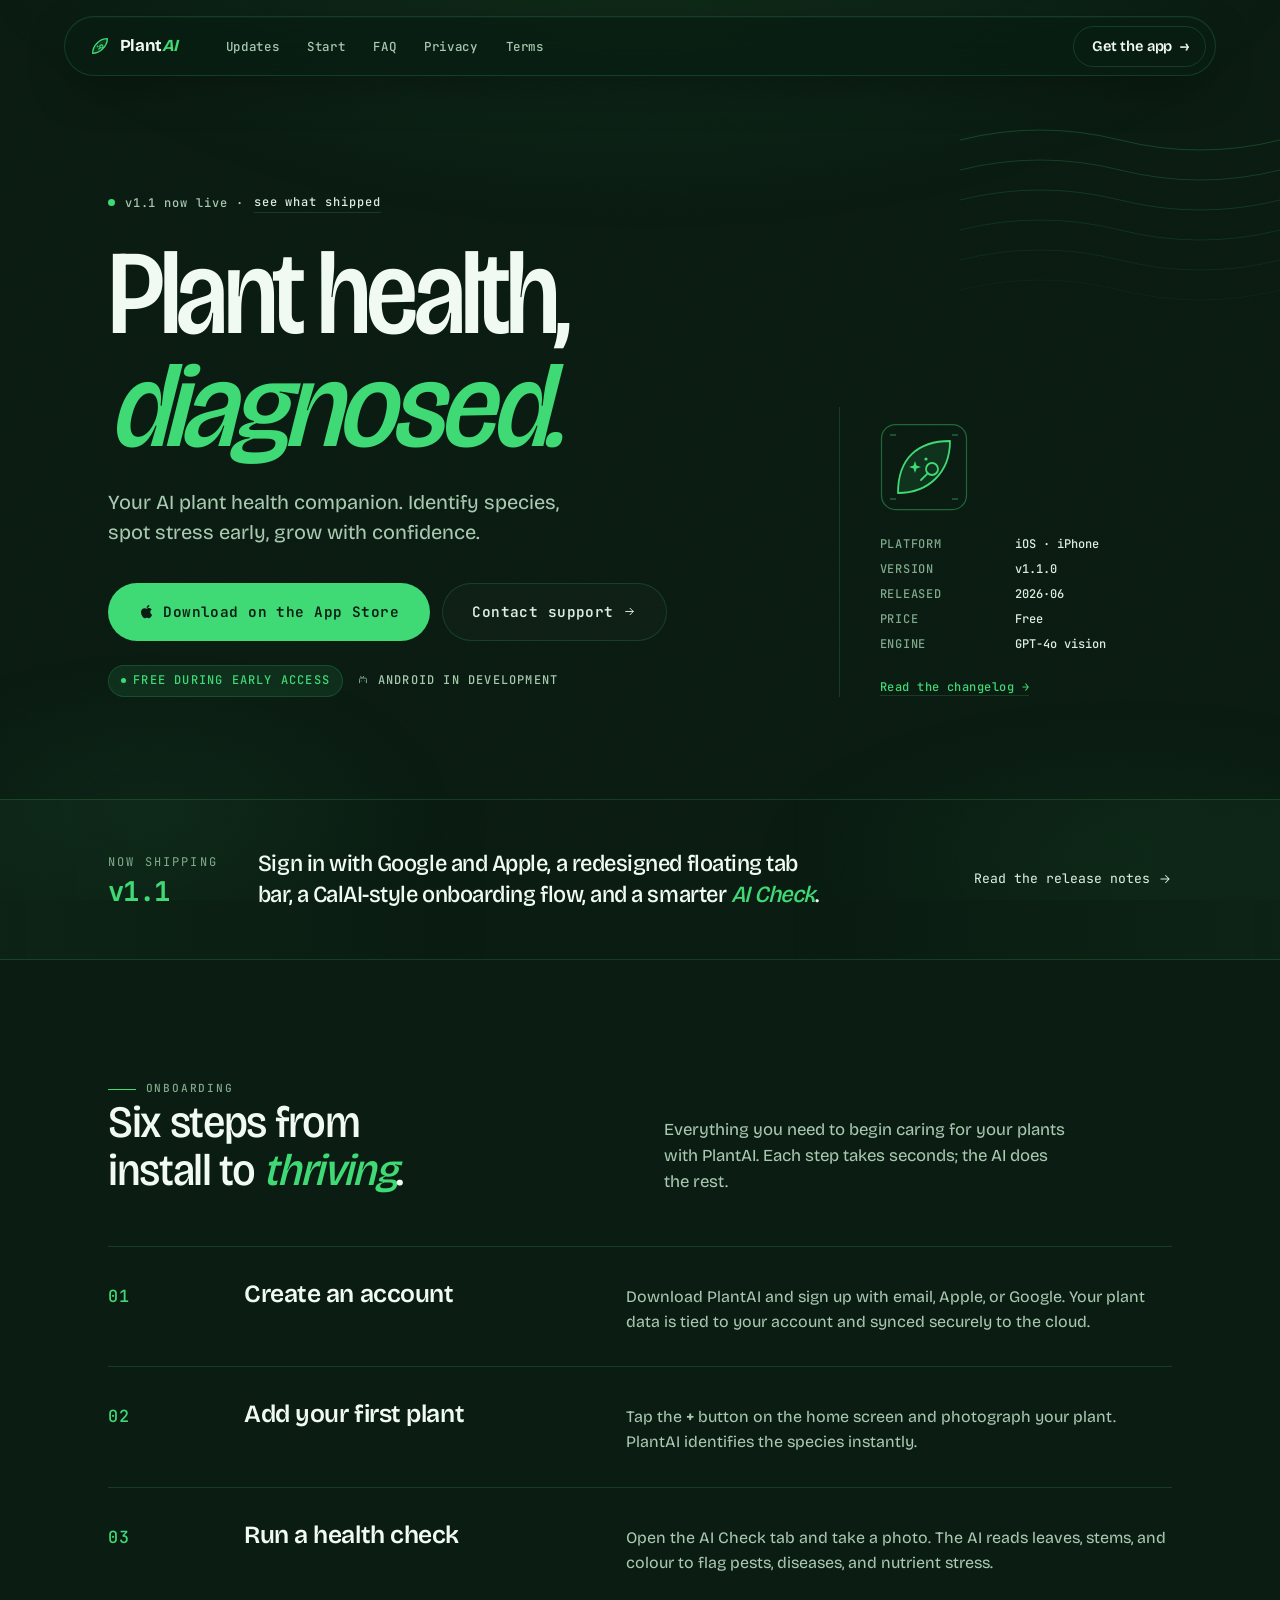
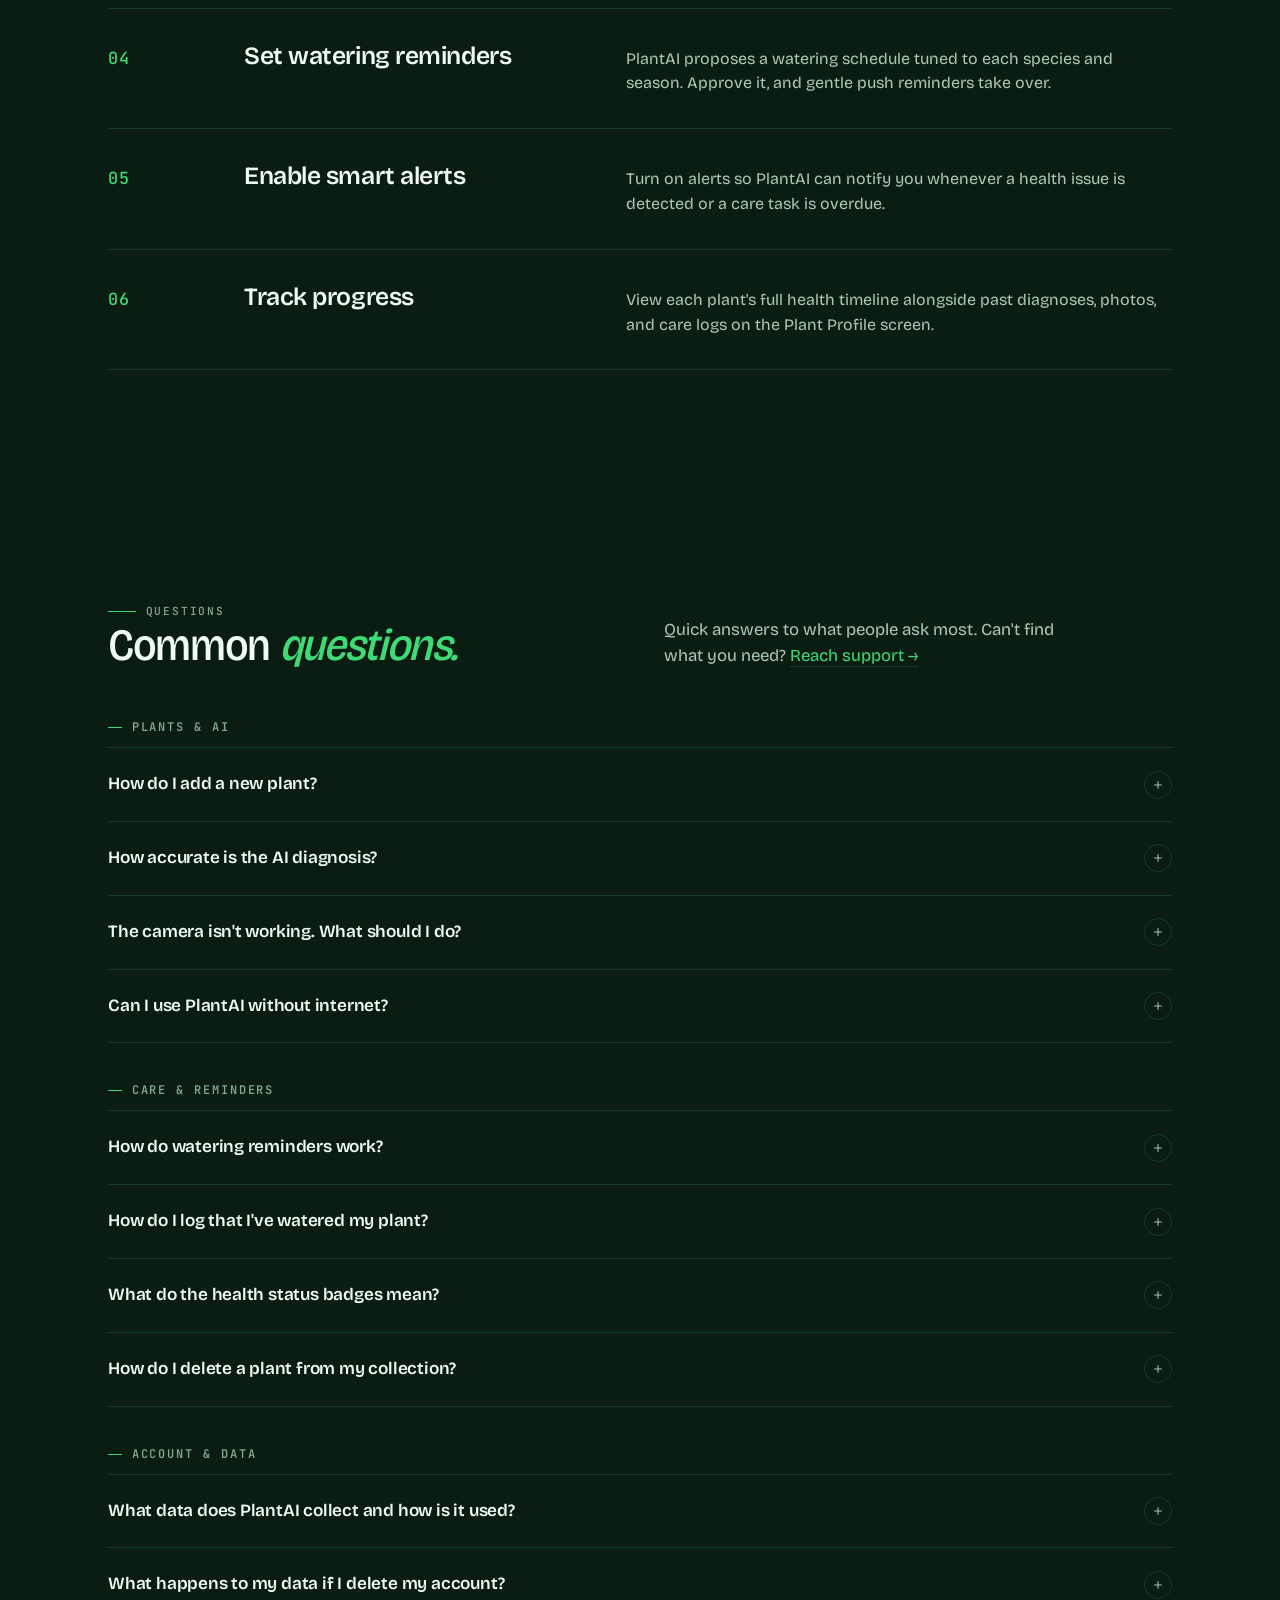
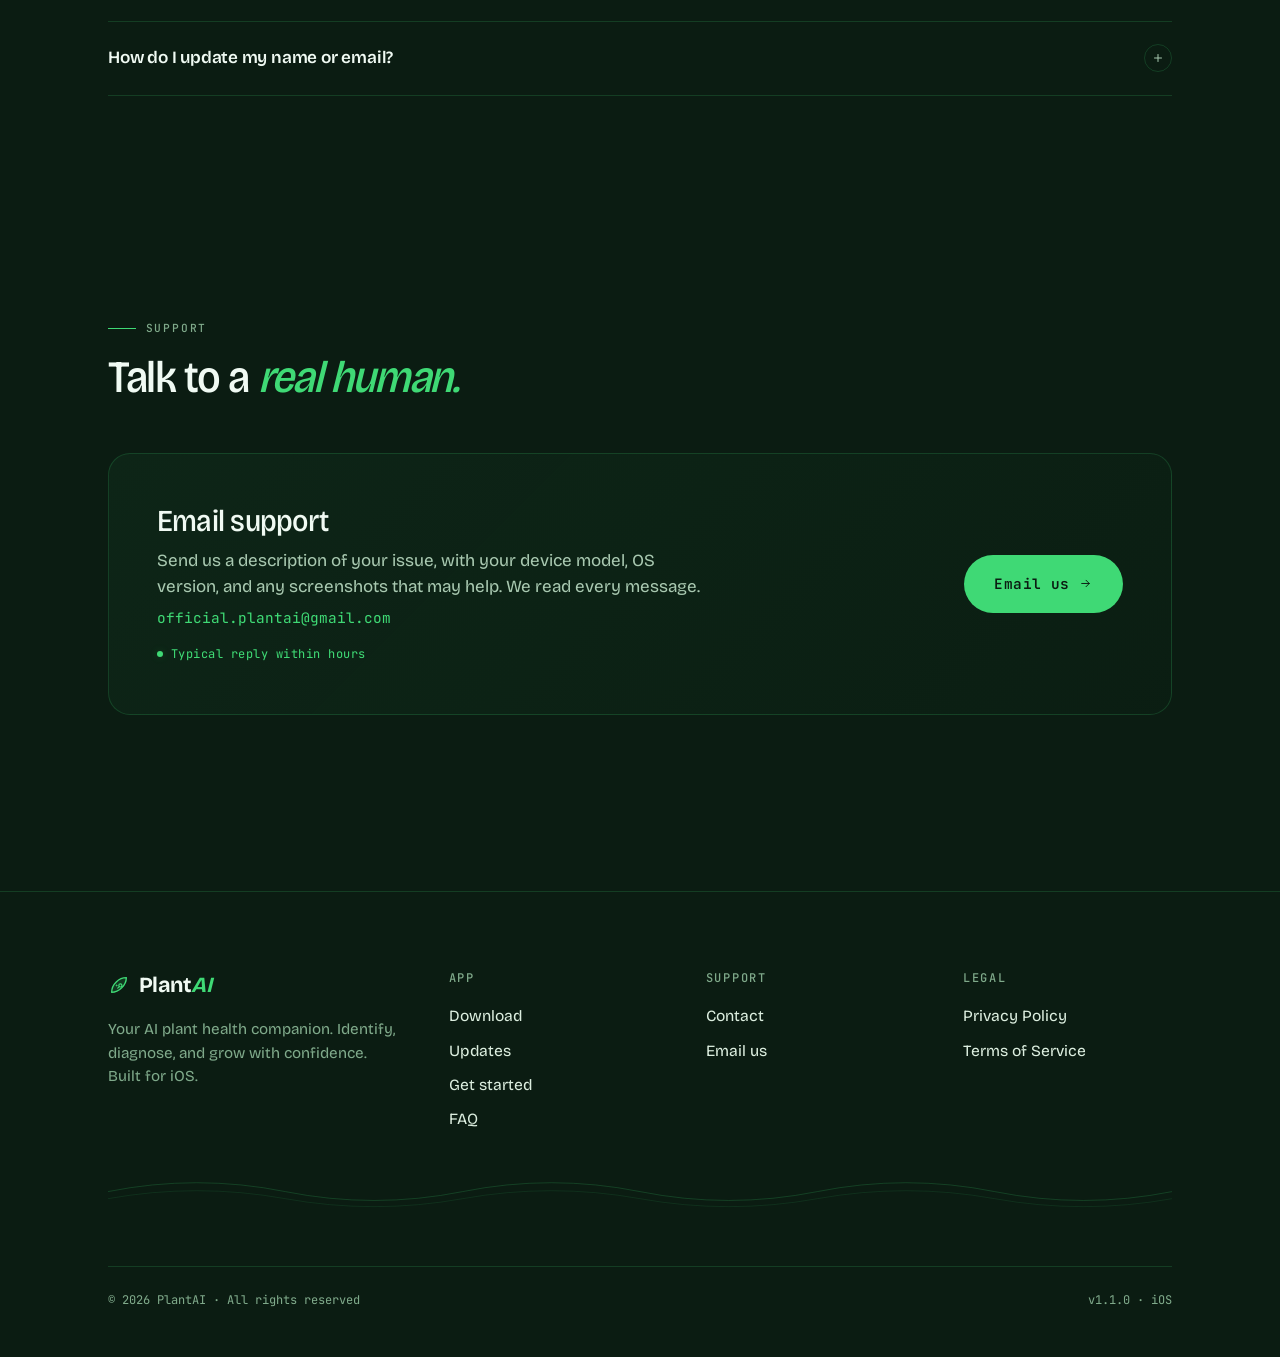
==== commit 8e0feb74: "v2: thicker font, real brand logo, polish + adapt pass Typography: - Swap Newsreader serif for Brico" ====
--- a/v2/index.html
+++ b/v2/index.html
@@ -12,11 +12,11 @@
   <meta property="og:type" content="website" />
   <meta property="og:url" content="https://officialplantai-app.github.io/" />
 
-  <link rel="icon" href="data:image/svg+xml,%3Csvg xmlns='http://www.w3.org/2000/svg' viewBox='0 0 24 24'%3E%3Cpath d='M12 3c-5 4-8 9-8 13a8 8 0 0 0 16 0c0-4-3-9-8-13z M12 3v18' stroke='%233FD975' stroke-width='1.6' fill='none' stroke-linecap='round' stroke-linejoin='round'/%3E%3C/svg%3E" />
+  <link rel="icon" href="data:image/svg+xml,%3Csvg xmlns='http://www.w3.org/2000/svg' viewBox='0 0 24 24' fill='none'%3E%3Cpath d='M4 20C4 11 12 4 20 4c0 8-8 16-16 16Z' fill='%233FD975' fill-opacity='0.18' stroke='%233FD975' stroke-width='1.5' stroke-linejoin='round'/%3E%3Cpath d='M9.5 10.8l.4 1.3 1.3.4-1.3.4-.4 1.3-.4-1.3-1.3-.4 1.3-.4z' fill='%233FD975'/%3E%3Ccircle cx='13.5' cy='12.5' r='1.7' stroke='%233FD975' stroke-width='1.3' fill='none'/%3E%3Cpath d='M12.3 13.7L10.6 15.4' stroke='%233FD975' stroke-width='1.3' stroke-linecap='round'/%3E%3C/svg%3E" />
 
   <link rel="preconnect" href="https://fonts.googleapis.com" />
   <link rel="preconnect" href="https://fonts.gstatic.com" crossorigin />
-  <link href="https://fonts.googleapis.com/css2?family=Newsreader:ital,opsz,wght@0,6..72,200..800;1,6..72,200..800&family=JetBrains+Mono:wght@400;500;600;700&display=swap" rel="stylesheet" />
+  <link href="https://fonts.googleapis.com/css2?family=Bricolage+Grotesque:opsz,wdth,wght@12..96,75..100,400..800&family=JetBrains+Mono:wght@400;500;600;700&display=swap" rel="stylesheet" />
   <link rel="stylesheet" href="assets/styles.css" />
 </head>
 <body>
@@ -38,7 +38,7 @@
     <nav class="nav" aria-label="Primary">
       <a class="nav-brand" href="./" aria-label="PlantAI home">
         <svg class="mark" viewBox="0 0 24 24" fill="none" aria-hidden="true">
-          <path d="M12 3c-5 4-8 9-8 13a8 8 0 0 0 16 0c0-4-3-9-8-13z M12 3v18" stroke="currentColor" stroke-width="1.6" stroke-linecap="round" stroke-linejoin="round"/>
+          <path d="M4 20C4 11 12 4 20 4c0 8-8 16-16 16Z" fill="currentColor" fill-opacity="0.14" stroke="currentColor" stroke-width="1.5" stroke-linejoin="round"/><path d="M9.5 10.8l.4 1.3 1.3.4-1.3.4-.4 1.3-.4-1.3-1.3-.4 1.3-.4z" fill="currentColor"/><circle cx="13.5" cy="12.5" r="1.7" stroke="currentColor" stroke-width="1.3" fill="none"/><path d="M12.3 13.7L10.6 15.4" stroke="currentColor" stroke-width="1.3" stroke-linecap="round"/>
         </svg>
         <span>Plant<em>AI</em></span>
       </a>
@@ -50,8 +50,8 @@
         <li><a href="terms.html">Terms</a></li>
       </ul>
       <a class="nav-cta" href="https://apps.apple.com/app/id6771919979" target="_blank" rel="noopener">
-        <svg viewBox="0 0 384 512" fill="currentColor" aria-hidden="true"><path d="M318.7 268.7c-.2-36.7 16.4-64.4 50-84.8-18.8-26.9-47.2-41.7-84.7-44.6-35.5-2.8-74.3 20.7-88.5 20.7-15 0-49.4-19.7-76.4-19.7C63.3 141.2 4 184.8 4 273.5q0 39.3 14.4 81.2c12.8 36.7 59 126.7 107.2 125.2 25.2-.6 43-17.9 75.8-17.9 31.8 0 48.3 17.9 76.4 17.9 48.6-.7 90.4-82.5 102.6-119.3-65.2-30.7-61.7-90-61.7-91.9zm-56.6-164.2c27.3-32.4 24.8-61.9 24-72.5-24.1 1.4-52 16.4-67.9 34.9-17.5 19.8-27.8 44.3-25.6 71.9 26.1 2 49.9-11.4 69.5-34.3z"/></svg>
-        Download
+        Get the app
+        <span class="arrow" aria-hidden="true">→</span>
       </a>
       <button class="nav-toggle" type="button" aria-controls="nav-overlay" aria-expanded="false" aria-label="Open menu">
         <svg class="icon-open" viewBox="0 0 24 24" fill="none" aria-hidden="true"><path d="M4 7h16M4 17h16" stroke="currentColor" stroke-width="1.8" stroke-linecap="round"/></svg>
@@ -119,15 +119,26 @@
                 <svg viewBox="0 0 24 24" fill="none" aria-hidden="true" style="width:0.9em;height:0.9em"><path d="M5 12h14M13 6l6 6-6 6" stroke="currentColor" stroke-width="1.8" stroke-linecap="round" stroke-linejoin="round"/></svg>
               </a>
             </div>
+
+            <p class="hero-promo">
+              <span class="free">Free during early access</span>
+              <span class="android">
+                <svg viewBox="0 0 24 24" fill="none" aria-hidden="true"><path d="M6 15V9a2 2 0 0 1 2-2h8a2 2 0 0 1 2 2v6m-9-9-1-2m4 2 1-2M9 12h.01M15 12h.01" stroke="currentColor" stroke-width="1.6" stroke-linecap="round" stroke-linejoin="round"/></svg>
+                Android in development
+              </span>
+            </p>
           </div>
 
           <aside class="hero-meta hero-meta-stage" aria-label="Release metadata">
             <div class="hero-mark" aria-hidden="true">
               <svg viewBox="0 0 88 88" fill="none">
-                <rect x="1.5" y="1.5" width="85" height="85" rx="14" stroke="currentColor" stroke-width="1.25" opacity="0.5"/>
-                <path d="M44 17c-14 11-22 24-22 35a22 22 0 0 0 44 0c0-11-8-24-22-35z" stroke="currentColor" stroke-width="1.6" stroke-linejoin="round" fill="none"/>
-                <path d="M44 17v54" stroke="currentColor" stroke-width="1.6" stroke-linecap="round"/>
-                <path d="M10 76h6M72 76h6M10 12h6M72 12h6" stroke="currentColor" stroke-width="1" opacity="0.7"/>
+                <rect x="1.5" y="1.5" width="85" height="85" rx="14" stroke="currentColor" stroke-width="1.25" opacity="0.4"/>
+                <path d="M10 76h6M72 76h6M10 12h6M72 12h6" stroke="currentColor" stroke-width="1" opacity="0.6"/>
+                <path d="M18 70C18 35 38 18 70 18c0 32-22 52-52 52Z" fill="currentColor" fill-opacity="0.12" stroke="currentColor" stroke-width="1.8" stroke-linejoin="round"/>
+                <path d="M35 38l1.5 4.5 4.5 1.5-4.5 1.5-1.5 4.5-1.5-4.5-4.5-1.5 4.5-1.5z" fill="currentColor"/>
+                <circle cx="46" cy="36" r="1.6" fill="currentColor"/>
+                <circle cx="52" cy="46" r="6" stroke="currentColor" stroke-width="1.8" fill="none"/>
+                <path d="M47.7 50.3 41 57" stroke="currentColor" stroke-width="1.8" stroke-linecap="round"/>
               </svg>
             </div>
 
@@ -391,7 +402,7 @@
             <h3>Email support</h3>
             <p>Send us a description of your issue, with your device model, OS version, and any screenshots that may help. We read every message.</p>
             <a class="email-display" href="mailto:official.plantai@gmail.com">official.plantai@gmail.com</a>
-            <span class="contact-meta">Typical reply in 24 to 48 hours</span>
+            <span class="contact-meta">Typical reply within hours</span>
           </div>
           <a class="btn btn-primary btn-lg" href="mailto:official.plantai@gmail.com">
             Email us
@@ -411,7 +422,7 @@
         <div class="footer-brand">
           <a class="nav-brand" href="./" aria-label="PlantAI home">
             <svg class="mark" viewBox="0 0 24 24" fill="none" aria-hidden="true">
-              <path d="M12 3c-5 4-8 9-8 13a8 8 0 0 0 16 0c0-4-3-9-8-13z M12 3v18" stroke="currentColor" stroke-width="1.6" stroke-linecap="round" stroke-linejoin="round"/>
+              <path d="M4 20C4 11 12 4 20 4c0 8-8 16-16 16Z" fill="currentColor" fill-opacity="0.14" stroke="currentColor" stroke-width="1.5" stroke-linejoin="round"/><path d="M9.5 10.8l.4 1.3 1.3.4-1.3.4-.4 1.3-.4-1.3-1.3-.4 1.3-.4z" fill="currentColor"/><circle cx="13.5" cy="12.5" r="1.7" stroke="currentColor" stroke-width="1.3" fill="none"/><path d="M12.3 13.7L10.6 15.4" stroke="currentColor" stroke-width="1.3" stroke-linecap="round"/>
             </svg>
             <span>Plant<em>AI</em></span>
           </a>
--- a/v2/assets/styles.css
+++ b/v2/assets/styles.css
@@ -65,8 +65,8 @@
   --amber:    #F5B84A;
   --amber-bg: rgba(245, 184, 74, 0.10);
 
-  /* Type — Newsreader (display + body) + JetBrains Mono (utility) */
-  --font-display: 'Newsreader', 'Iowan Old Style', Georgia, serif;
+  /* Type — Bricolage Grotesque (display + body) + JetBrains Mono (utility) */
+  --font-display: 'Bricolage Grotesque', system-ui, -apple-system, 'Segoe UI', sans-serif;
   --font-mono:    'JetBrains Mono', ui-monospace, 'SF Mono', Menlo, monospace;
 
   /* Type scale (clamp for fluid) */
@@ -111,9 +111,10 @@
   color: var(--ink-200);
   font-family: var(--font-display);
   font-size: var(--fs-body);
-  font-weight: 400;
-  line-height: 1.6;
+  font-weight: 420;
+  line-height: 1.55;
   font-optical-sizing: auto;
+  font-variation-settings: 'wdth' 100;
   -webkit-font-smoothing: antialiased;
   -moz-osx-font-smoothing: grayscale;
   min-height: 100vh;
@@ -157,48 +158,52 @@
 
 .mega {
   font-size: var(--fs-mega);
-  font-weight: 200;
-  line-height: 0.92;
-  letter-spacing: -0.045em;
+  font-weight: 500;
+  line-height: 0.94;
+  letter-spacing: -0.04em;
+  font-variation-settings: 'wdth' 88;
 }
 .mega em {
   font-style: italic;
-  font-weight: 200;
-  color: var(--leaf);
+  font-weight: 500;
+  color: var(--leaf);
+  font-variation-settings: 'wdth' 92;
 }
 
 h1.headline {
   font-size: var(--fs-h1);
-  font-weight: 200;
-  line-height: 0.98;
-  letter-spacing: -0.04em;
+  font-weight: 500;
+  line-height: 1.0;
+  letter-spacing: -0.035em;
+  font-variation-settings: 'wdth' 90;
 }
 h1.headline em {
   font-style: italic;
-  font-weight: 200;
+  font-weight: 500;
   color: var(--leaf);
 }
 
 h2 {
   font-size: var(--fs-h2);
-  font-weight: 300;
-  line-height: 1.05;
-  letter-spacing: -0.035em;
+  font-weight: 500;
+  line-height: 1.08;
+  letter-spacing: -0.03em;
+  font-variation-settings: 'wdth' 92;
 }
 h2 em {
   font-style: italic;
   color: var(--leaf);
-  font-weight: 300;
+  font-weight: 500;
 }
 h3 {
   font-size: var(--fs-h3);
-  font-weight: 500;
+  font-weight: 600;
   line-height: 1.25;
-  letter-spacing: -0.015em;
+  letter-spacing: -0.012em;
 }
 h4 {
   font-size: var(--fs-h4);
-  font-weight: 600;
+  font-weight: 700;
   letter-spacing: -0.01em;
 }
 
@@ -316,7 +321,7 @@
   gap: 0.55rem;
   font-family: var(--font-display);
   font-size: 1.05rem;
-  font-weight: 600;
+  font-weight: 700;
   letter-spacing: -0.025em;
   color: var(--ink-100);
 }
@@ -353,26 +358,35 @@
   height: 1px;
   background: var(--leaf);
 }
+/* Nav CTA — text-only "Get the app →" pill (cleaner than icon+text combo) */
 .nav-cta {
   display: inline-flex;
   align-items: center;
-  gap: 0.5rem;
+  gap: 0.45rem;
+  background: transparent;
+  color: var(--ink-100);
+  font-family: var(--font-display);
+  font-size: 0.92rem;
+  font-weight: 600;
+  letter-spacing: -0.01em;
+  padding: 0.5rem 1.05rem 0.5rem 1.15rem;
+  border-radius: 100px;
+  border: 1px solid var(--leaf-line);
+  transition: background var(--dur) var(--ease), color var(--dur) var(--ease),
+              border-color var(--dur) var(--ease), gap var(--dur) var(--ease);
+  white-space: nowrap;
+}
+.nav-cta .arrow {
+  display: inline-block;
+  transition: transform var(--dur) var(--ease-out);
+}
+.nav-cta:hover {
   background: var(--leaf);
   color: var(--bg);
-  font-family: var(--font-mono);
-  font-size: 0.78rem;
-  font-weight: 700;
-  letter-spacing: 0.04em;
-  padding: 0.55rem 1.05rem;
-  border-radius: 100px;
-  transition: background var(--dur) var(--ease), transform var(--dur) var(--ease), box-shadow var(--dur) var(--ease);
-  white-space: nowrap;
-}
-.nav-cta:hover {
-  background: var(--leaf-bright);
-  transform: translateY(-1px);
-  box-shadow: 0 8px 24px -6px var(--leaf-glow);
-}
+  border-color: var(--leaf);
+  gap: 0.65rem;
+}
+.nav-cta:hover .arrow { transform: translateX(2px); }
 .nav-toggle {
   display: inline-flex;
   align-items: center;
@@ -416,11 +430,12 @@
 }
 .nav-overlay a {
   font-family: var(--font-display);
-  font-weight: 300;
+  font-weight: 500;
   font-size: clamp(1.8rem, 7vw, 2.6rem);
   letter-spacing: -0.03em;
   color: var(--ink-100);
   transition: color var(--dur) var(--ease);
+  font-variation-settings: 'wdth' 92;
 }
 .nav-overlay a:hover, .nav-overlay a[aria-current="page"] {
   color: var(--leaf);
@@ -534,8 +549,9 @@
   font-size: clamp(1.05rem, 2vw, 1.25rem);
   color: var(--ink-300);
   margin-top: 1.5rem;
-  max-width: 32ch;
+  max-width: 36ch;
   line-height: 1.5;
+  font-weight: 430;
 }
 
 .hero-actions {
@@ -543,6 +559,51 @@
   flex-wrap: wrap;
   gap: 0.75rem;
   margin-top: 2.25rem;
+}
+
+/* Hero promo line — Free + Android note under CTAs */
+.hero-promo {
+  margin-top: 1.5rem;
+  display: inline-flex;
+  align-items: center;
+  flex-wrap: wrap;
+  gap: 0.5rem 0.8rem;
+  font-family: var(--font-mono);
+  font-size: var(--fs-meta);
+  font-weight: 500;
+  letter-spacing: 0.06em;
+  color: var(--ink-300);
+}
+.hero-promo .free {
+  color: var(--leaf);
+  background: var(--leaf-dim-bg);
+  border: 1px solid var(--leaf-line);
+  border-radius: 100px;
+  padding: 0.35rem 0.75rem;
+  text-transform: uppercase;
+  letter-spacing: 0.1em;
+  display: inline-flex;
+  align-items: center;
+  gap: 0.45rem;
+}
+.hero-promo .free::before {
+  content: '';
+  width: 5px; height: 5px;
+  border-radius: 50%;
+  background: var(--leaf);
+  box-shadow: 0 0 6px var(--leaf-glow);
+}
+.hero-promo .android {
+  display: inline-flex;
+  align-items: center;
+  gap: 0.5rem;
+  color: var(--ink-300);
+  text-transform: uppercase;
+  letter-spacing: 0.1em;
+}
+.hero-promo .android svg {
+  width: 14px; height: 14px;
+  color: var(--ink-400);
 }
 
 .hero-meta {
@@ -630,12 +691,13 @@
 }
 .now-headline {
   font-family: var(--font-display);
-  font-weight: 300;
+  font-weight: 500;
   font-size: clamp(1.15rem, 2vw, 1.45rem);
   color: var(--ink-100);
   letter-spacing: -0.02em;
-  line-height: 1.3;
+  line-height: 1.35;
   text-wrap: balance;
+  font-variation-settings: 'wdth' 95;
 }
 .now-headline em { font-style: italic; color: var(--leaf); }
 .now-link {
@@ -684,9 +746,9 @@
 }
 .step h3 {
   font-family: var(--font-display);
-  font-weight: 400;
+  font-weight: 600;
   font-size: clamp(1.2rem, 2.2vw, 1.55rem);
-  letter-spacing: -0.02em;
+  letter-spacing: -0.018em;
   color: var(--ink-100);
 }
 .step p {
@@ -727,7 +789,7 @@
   align-items: center;
   gap: 1.5rem;
   font-family: var(--font-display);
-  font-weight: 500;
+  font-weight: 600;
   font-size: 1.075rem;
   letter-spacing: -0.012em;
   color: var(--ink-100);
@@ -800,11 +862,12 @@
 }
 .contact-card h3 {
   font-family: var(--font-display);
-  font-weight: 300;
+  font-weight: 500;
   font-size: clamp(1.4rem, 3vw, 1.9rem);
   letter-spacing: -0.025em;
   color: var(--ink-100);
   margin-bottom: 0.5rem;
+  font-variation-settings: 'wdth' 92;
 }
 .contact-card h3 em { font-style: italic; color: var(--leaf); }
 .contact-card p { color: var(--ink-300); max-width: 50ch; }
@@ -968,11 +1031,12 @@
 .update-tile .ver {
   font-family: var(--font-display);
   font-size: clamp(2.8rem, 8vw, 5rem);
-  font-weight: 200;
+  font-weight: 500;
   line-height: 0.95;
   letter-spacing: -0.04em;
   color: var(--ink-100);
   transition: color var(--dur) var(--ease);
+  font-variation-settings: 'wdth' 88;
 }
 .update-tile:hover .ver { color: var(--leaf); }
 .update-tile .pill {
@@ -1049,12 +1113,13 @@
 .detail-hero .ver-mega {
   font-family: var(--font-display);
   font-size: clamp(5rem, 16vw, 11rem);
-  font-weight: 200;
+  font-weight: 500;
   line-height: 0.86;
-  letter-spacing: -0.06em;
+  letter-spacing: -0.055em;
   color: var(--ink-100);
   display: inline-block;
   position: relative;
+  font-variation-settings: 'wdth' 86;
 }
 .detail-hero .ver-mega em {
   font-style: italic;
@@ -1077,12 +1142,13 @@
 }
 .detail-hero h1.subtitle {
   font-family: var(--font-display);
-  font-weight: 300;
+  font-weight: 500;
   font-size: clamp(1.5rem, 3.4vw, 2.4rem);
   letter-spacing: -0.025em;
   color: var(--ink-100);
-  line-height: 1.1;
+  line-height: 1.12;
   max-width: 22ch;
+  font-variation-settings: 'wdth' 92;
 }
 .detail-hero h1.subtitle em {
   font-style: italic;
@@ -1126,10 +1192,11 @@
 .feature-group h2 {
   font-family: var(--font-display);
   font-size: clamp(1.7rem, 3.5vw, 2.4rem);
-  font-weight: 300;
+  font-weight: 500;
   letter-spacing: -0.03em;
-  line-height: 1.05;
+  line-height: 1.08;
   color: var(--ink-100);
+  font-variation-settings: 'wdth' 92;
 }
 .feature-group h2 em { font-style: italic; color: var(--leaf); }
 .feature-group .g-lead {
@@ -1161,7 +1228,7 @@
 }
 .feature-item h3 {
   font-family: var(--font-display);
-  font-weight: 500;
+  font-weight: 600;
   font-size: 1.15rem;
   letter-spacing: -0.012em;
   color: var(--ink-100);
@@ -1206,11 +1273,12 @@
 .prose > * + * { margin-top: 1.1em; }
 .prose h2 {
   font-family: var(--font-display);
-  font-weight: 300;
+  font-weight: 600;
   font-size: clamp(1.4rem, 2.8vw, 1.85rem);
-  letter-spacing: -0.025em;
+  letter-spacing: -0.022em;
   color: var(--ink-100);
   margin-top: 3rem;
+  font-variation-settings: 'wdth' 96;
 }
 .prose h2:first-of-type { margin-top: 0; }
 .prose h2 .n {
@@ -1314,6 +1382,113 @@
   .hero-eyebrow .dot { animation: none !important; }
 }
 
+/* ── POLISH PASS ───────────────────────────────────────────── */
+
+/* Brand mark — gentle breath on hover (the leaf "feels alive") */
+.nav-brand .mark { transition: transform var(--dur) var(--ease-out); }
+@media (hover: hover) {
+  .nav-brand:hover .mark { transform: rotate(-4deg) scale(1.06); }
+}
+
+/* Nav link hover — left-to-right underline grow */
+@media (hover: hover) {
+  .nav-links a::before {
+    content: '';
+    position: absolute;
+    left: 0; right: 0; bottom: -2px;
+    height: 1px;
+    background: var(--leaf);
+    transform: scaleX(0);
+    transform-origin: left center;
+    transition: transform var(--dur) var(--ease-out);
+  }
+  .nav-links a:hover::before { transform: scaleX(1); }
+  .nav-links a[aria-current="page"]::before { transform: scaleX(1); }
+}
+
+/* Primary button — soft shine on hover (one-shot, not loop) */
+.btn-primary { position: relative; overflow: hidden; isolation: isolate; }
+.btn-primary::after {
+  content: '';
+  position: absolute;
+  top: 0; bottom: 0;
+  left: -40%;
+  width: 30%;
+  background: linear-gradient(100deg, transparent 0%, rgba(255,255,255,0.35) 50%, transparent 100%);
+  transform: skewX(-15deg);
+  transition: left 0.7s var(--ease-out);
+  pointer-events: none;
+  z-index: -1;
+}
+@media (hover: hover) {
+  .btn-primary:hover::after { left: 120%; }
+}
+
+/* Detail-page back link — subtle arrow nudge on hover (already had gap shift; this layers a transform) */
+.detail-hero .back svg { transition: transform var(--dur) var(--ease-out); }
+@media (hover: hover) {
+  .detail-hero .back:hover svg { transform: translateX(-3px); }
+}
+
+/* Feature item — soft inset highlight on hover */
+@media (hover: hover) {
+  .feature-item {
+    transition: background var(--dur) var(--ease);
+    margin: 0 calc(var(--gutter) * -0.5);
+    padding-left: calc(var(--gutter) * 0.5);
+    padding-right: calc(var(--gutter) * 0.5);
+    border-radius: var(--r-sm);
+  }
+  .feature-item:hover {
+    background: rgba(63, 217, 117, 0.025);
+  }
+}
+
+/* Step rows — accent the number on row hover */
+@media (hover: hover) {
+  .step { transition: background var(--dur) var(--ease); }
+  .step .step-num { transition: color var(--dur) var(--ease), letter-spacing var(--dur) var(--ease-out); }
+  .step:hover .step-num { color: var(--leaf-bright); letter-spacing: 0.08em; }
+}
+
+/* ── ADAPT PASS — pointer/hover/viewport tuning ───────────── */
+
+/* Coarse pointers (touch) — bigger hit areas, remove hover-only flourishes */
+@media (pointer: coarse) {
+  .nav-links a { padding: 0.5rem 0; }
+  .nav-cta { padding: 0.65rem 1.1rem 0.65rem 1.2rem; }
+  .btn { padding: 1rem 1.65rem; }      /* 44px+ tap target */
+  .btn-lg { padding: 1.1rem 1.85rem; }
+  .faq-item summary { padding: 1.55rem 0; }
+  .now-link, .meta-link { padding: 0.25rem 0; }
+}
+
+/* Very narrow viewports — tighten gutters and stack hero meta column above */
+@media (max-width: 480px) {
+  :root { --gutter: 1.1rem; }
+  .nav-cta {
+    /* Shrink to icon-equivalent on tiny phones: text "App ↗" — keep readable */
+    padding: 0.5rem 0.9rem;
+    font-size: 0.85rem;
+  }
+  .hero-promo { gap: 0.45rem; }
+  .hero-promo .free, .hero-promo .android { font-size: 0.7rem; }
+  .contact-card .email-display { font-size: 0.82rem; }
+}
+
+/* Landscape mobile — recover vertical room */
+@media (max-height: 500px) and (orientation: landscape) {
+  .hero { padding-top: 4rem; padding-bottom: 3rem; }
+  .nav-overlay { padding-top: 2rem; padding-bottom: 2rem; }
+  .nav-overlay ul { gap: 1rem; }
+  .nav-overlay a { font-size: 1.4rem; }
+}
+
+/* Wide screens — keep optical reading length on prose */
+@media (min-width: 1400px) {
+  .prose { max-width: 68ch; }
+}
+
 /* ── PRINT ─────────────────────────────────────────────────── */
 @media print {
   nav.nav, .nav-wrap, footer .footer-deco, .topo-corner { display: none; }
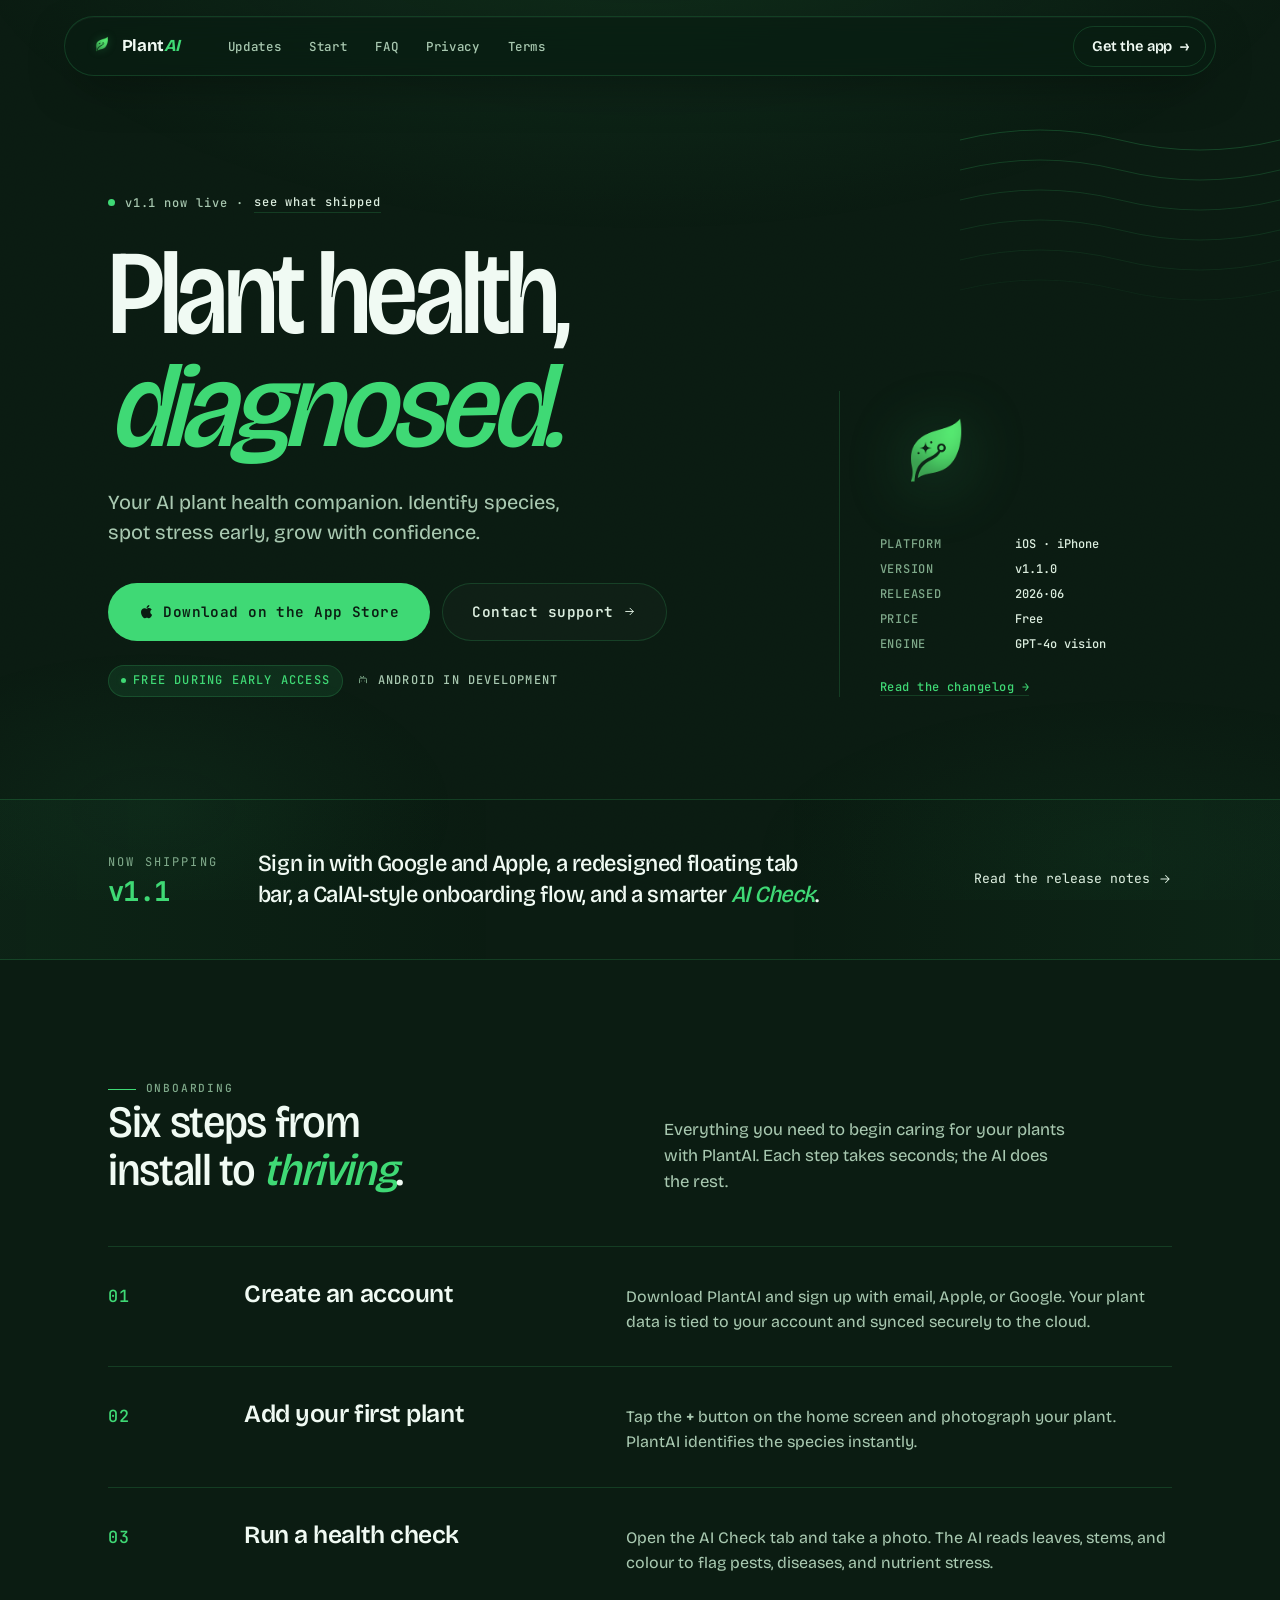
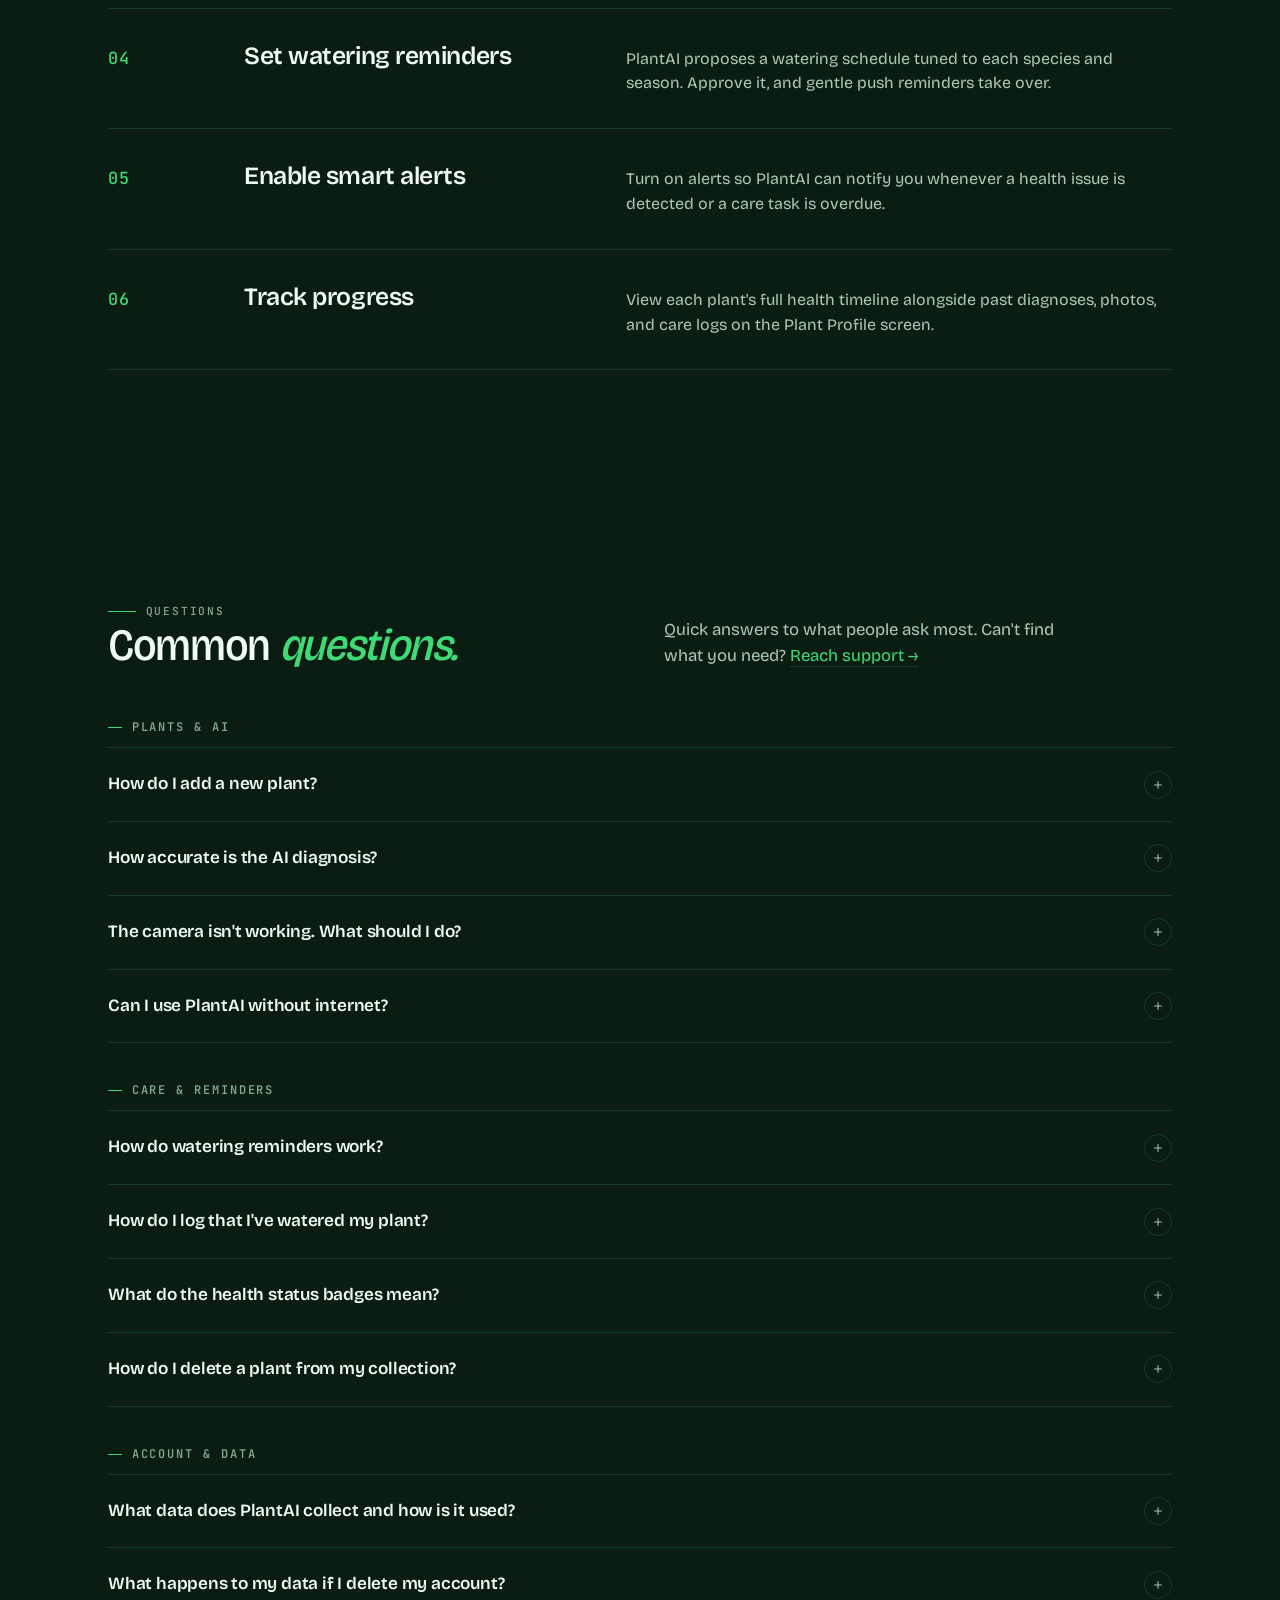
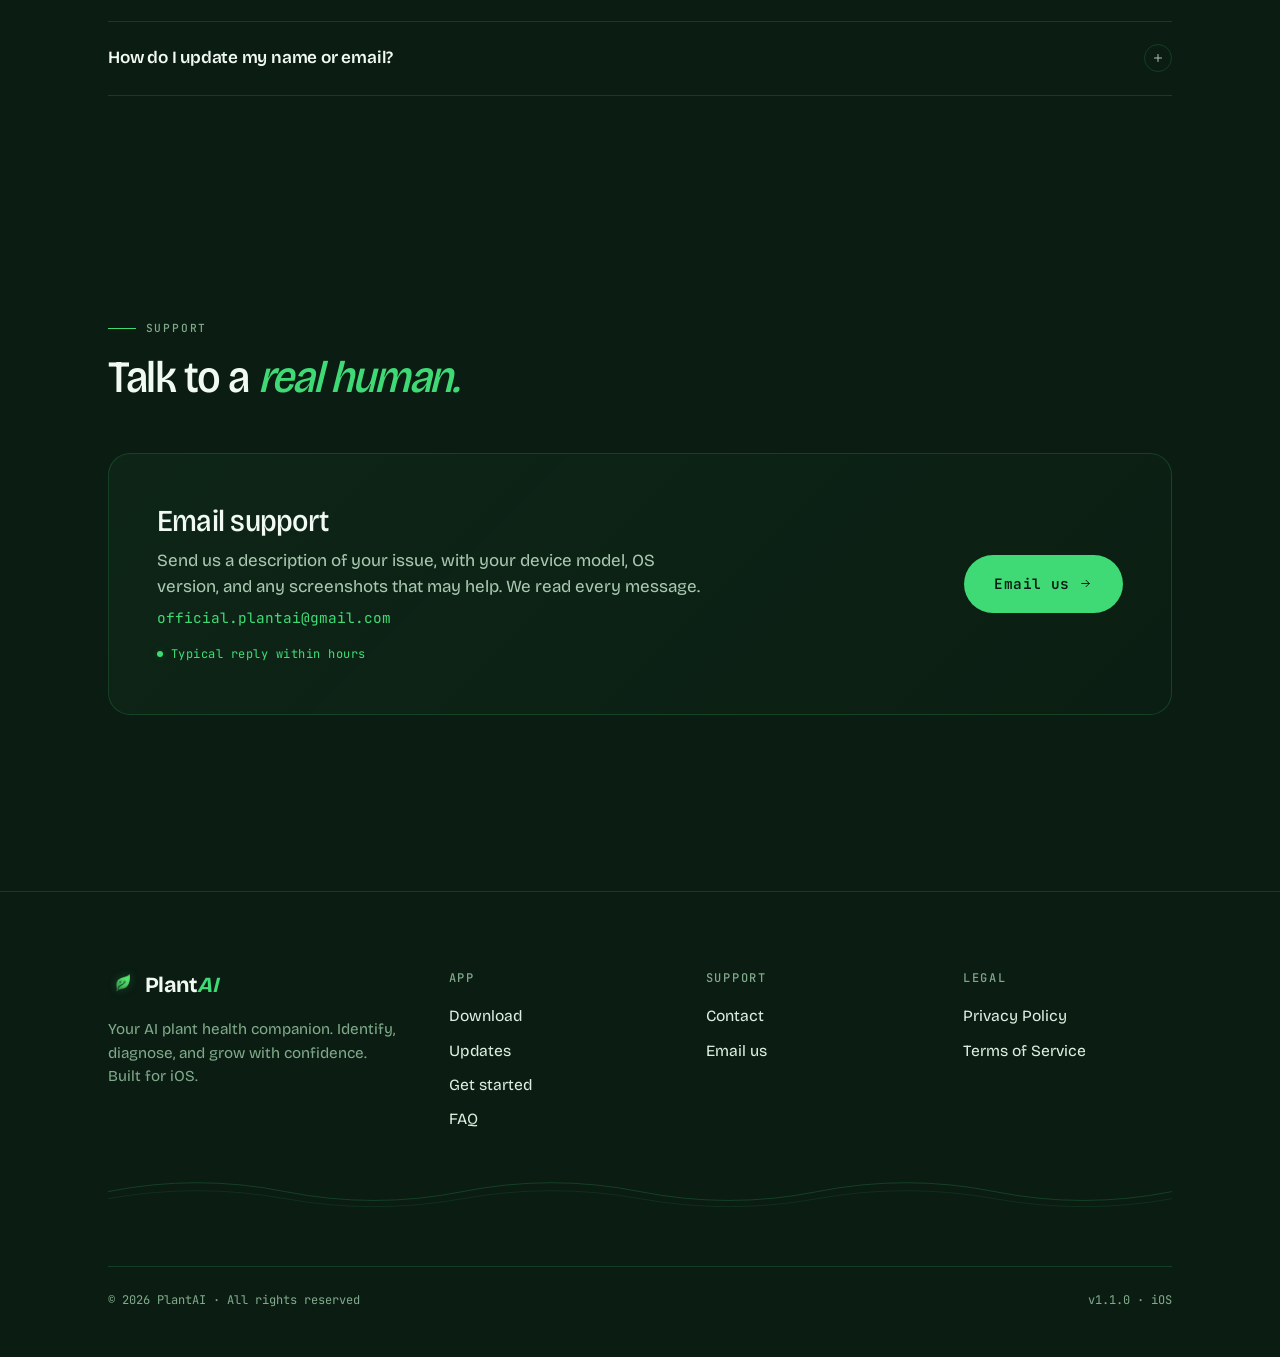
==== commit 1c5db76b: "v2: use the real PlantAI logo PNG everywhere - Drop the inline SVG approximation; ship the actual 10" ====
--- a/v2/index.html
+++ b/v2/index.html
@@ -12,7 +12,8 @@
   <meta property="og:type" content="website" />
   <meta property="og:url" content="https://officialplantai-app.github.io/" />
 
-  <link rel="icon" href="data:image/svg+xml,%3Csvg xmlns='http://www.w3.org/2000/svg' viewBox='0 0 24 24' fill='none'%3E%3Cpath d='M4 20C4 11 12 4 20 4c0 8-8 16-16 16Z' fill='%233FD975' fill-opacity='0.18' stroke='%233FD975' stroke-width='1.5' stroke-linejoin='round'/%3E%3Cpath d='M9.5 10.8l.4 1.3 1.3.4-1.3.4-.4 1.3-.4-1.3-1.3-.4 1.3-.4z' fill='%233FD975'/%3E%3Ccircle cx='13.5' cy='12.5' r='1.7' stroke='%233FD975' stroke-width='1.3' fill='none'/%3E%3Cpath d='M12.3 13.7L10.6 15.4' stroke='%233FD975' stroke-width='1.3' stroke-linecap='round'/%3E%3C/svg%3E" />
+  <link rel="icon" type="image/png" href="assets/logo.png" />
+  <link rel="apple-touch-icon" href="assets/logo.png" />
 
   <link rel="preconnect" href="https://fonts.googleapis.com" />
   <link rel="preconnect" href="https://fonts.gstatic.com" crossorigin />
@@ -37,9 +38,7 @@
   <div class="nav-wrap">
     <nav class="nav" aria-label="Primary">
       <a class="nav-brand" href="./" aria-label="PlantAI home">
-        <svg class="mark" viewBox="0 0 24 24" fill="none" aria-hidden="true">
-          <path d="M4 20C4 11 12 4 20 4c0 8-8 16-16 16Z" fill="currentColor" fill-opacity="0.14" stroke="currentColor" stroke-width="1.5" stroke-linejoin="round"/><path d="M9.5 10.8l.4 1.3 1.3.4-1.3.4-.4 1.3-.4-1.3-1.3-.4 1.3-.4z" fill="currentColor"/><circle cx="13.5" cy="12.5" r="1.7" stroke="currentColor" stroke-width="1.3" fill="none"/><path d="M12.3 13.7L10.6 15.4" stroke="currentColor" stroke-width="1.3" stroke-linecap="round"/>
-        </svg>
+        <img class="mark" src="assets/logo.png" alt="" width="22" height="22" decoding="async" />
         <span>Plant<em>AI</em></span>
       </a>
       <ul class="nav-links">
@@ -131,15 +130,7 @@
 
           <aside class="hero-meta hero-meta-stage" aria-label="Release metadata">
             <div class="hero-mark" aria-hidden="true">
-              <svg viewBox="0 0 88 88" fill="none">
-                <rect x="1.5" y="1.5" width="85" height="85" rx="14" stroke="currentColor" stroke-width="1.25" opacity="0.4"/>
-                <path d="M10 76h6M72 76h6M10 12h6M72 12h6" stroke="currentColor" stroke-width="1" opacity="0.6"/>
-                <path d="M18 70C18 35 38 18 70 18c0 32-22 52-52 52Z" fill="currentColor" fill-opacity="0.12" stroke="currentColor" stroke-width="1.8" stroke-linejoin="round"/>
-                <path d="M35 38l1.5 4.5 4.5 1.5-4.5 1.5-1.5 4.5-1.5-4.5-4.5-1.5 4.5-1.5z" fill="currentColor"/>
-                <circle cx="46" cy="36" r="1.6" fill="currentColor"/>
-                <circle cx="52" cy="46" r="6" stroke="currentColor" stroke-width="1.8" fill="none"/>
-                <path d="M47.7 50.3 41 57" stroke="currentColor" stroke-width="1.8" stroke-linecap="round"/>
-              </svg>
+              <img src="assets/logo.png" alt="" width="88" height="88" decoding="async" />
             </div>
 
             <dl>
@@ -421,9 +412,7 @@
 
         <div class="footer-brand">
           <a class="nav-brand" href="./" aria-label="PlantAI home">
-            <svg class="mark" viewBox="0 0 24 24" fill="none" aria-hidden="true">
-              <path d="M4 20C4 11 12 4 20 4c0 8-8 16-16 16Z" fill="currentColor" fill-opacity="0.14" stroke="currentColor" stroke-width="1.5" stroke-linejoin="round"/><path d="M9.5 10.8l.4 1.3 1.3.4-1.3.4-.4 1.3-.4-1.3-1.3-.4 1.3-.4z" fill="currentColor"/><circle cx="13.5" cy="12.5" r="1.7" stroke="currentColor" stroke-width="1.3" fill="none"/><path d="M12.3 13.7L10.6 15.4" stroke="currentColor" stroke-width="1.3" stroke-linecap="round"/>
-            </svg>
+            <img class="mark" src="assets/logo.png" alt="" width="22" height="22" decoding="async" />
             <span>Plant<em>AI</em></span>
           </a>
           <p>Your AI plant health companion. Identify, diagnose, and grow with confidence. Built for iOS.</p>
--- a/v2/assets/styles.css
+++ b/v2/assets/styles.css
@@ -326,9 +326,16 @@
   color: var(--ink-100);
 }
 .nav-brand .mark {
-  width: 22px;
-  height: 22px;
-  color: var(--leaf);
+  width: 24px;
+  height: 24px;
+  flex-shrink: 0;
+  object-fit: contain;
+  /* Subtle glow so the PNG sits well on the dark surface */
+  filter: drop-shadow(0 0 4px rgba(63, 217, 117, 0.25));
+}
+.footer-brand .nav-brand .mark {
+  width: 28px;
+  height: 28px;
 }
 .nav-brand em {
   color: var(--leaf);
@@ -636,11 +643,15 @@
 }
 .hero-mark {
   position: relative;
-  width: 88px;
-  height: 88px;
-  color: var(--leaf);
-}
-.hero-mark svg { width: 100%; height: 100%; }
+  width: clamp(72px, 10vw, 104px);
+  aspect-ratio: 1 / 1;
+}
+.hero-mark img {
+  width: 100%;
+  height: 100%;
+  object-fit: contain;
+  filter: drop-shadow(0 8px 32px rgba(63, 217, 117, 0.28));
+}
 
 /* Topographic SVG accent — corner decoration */
 .topo-corner {
